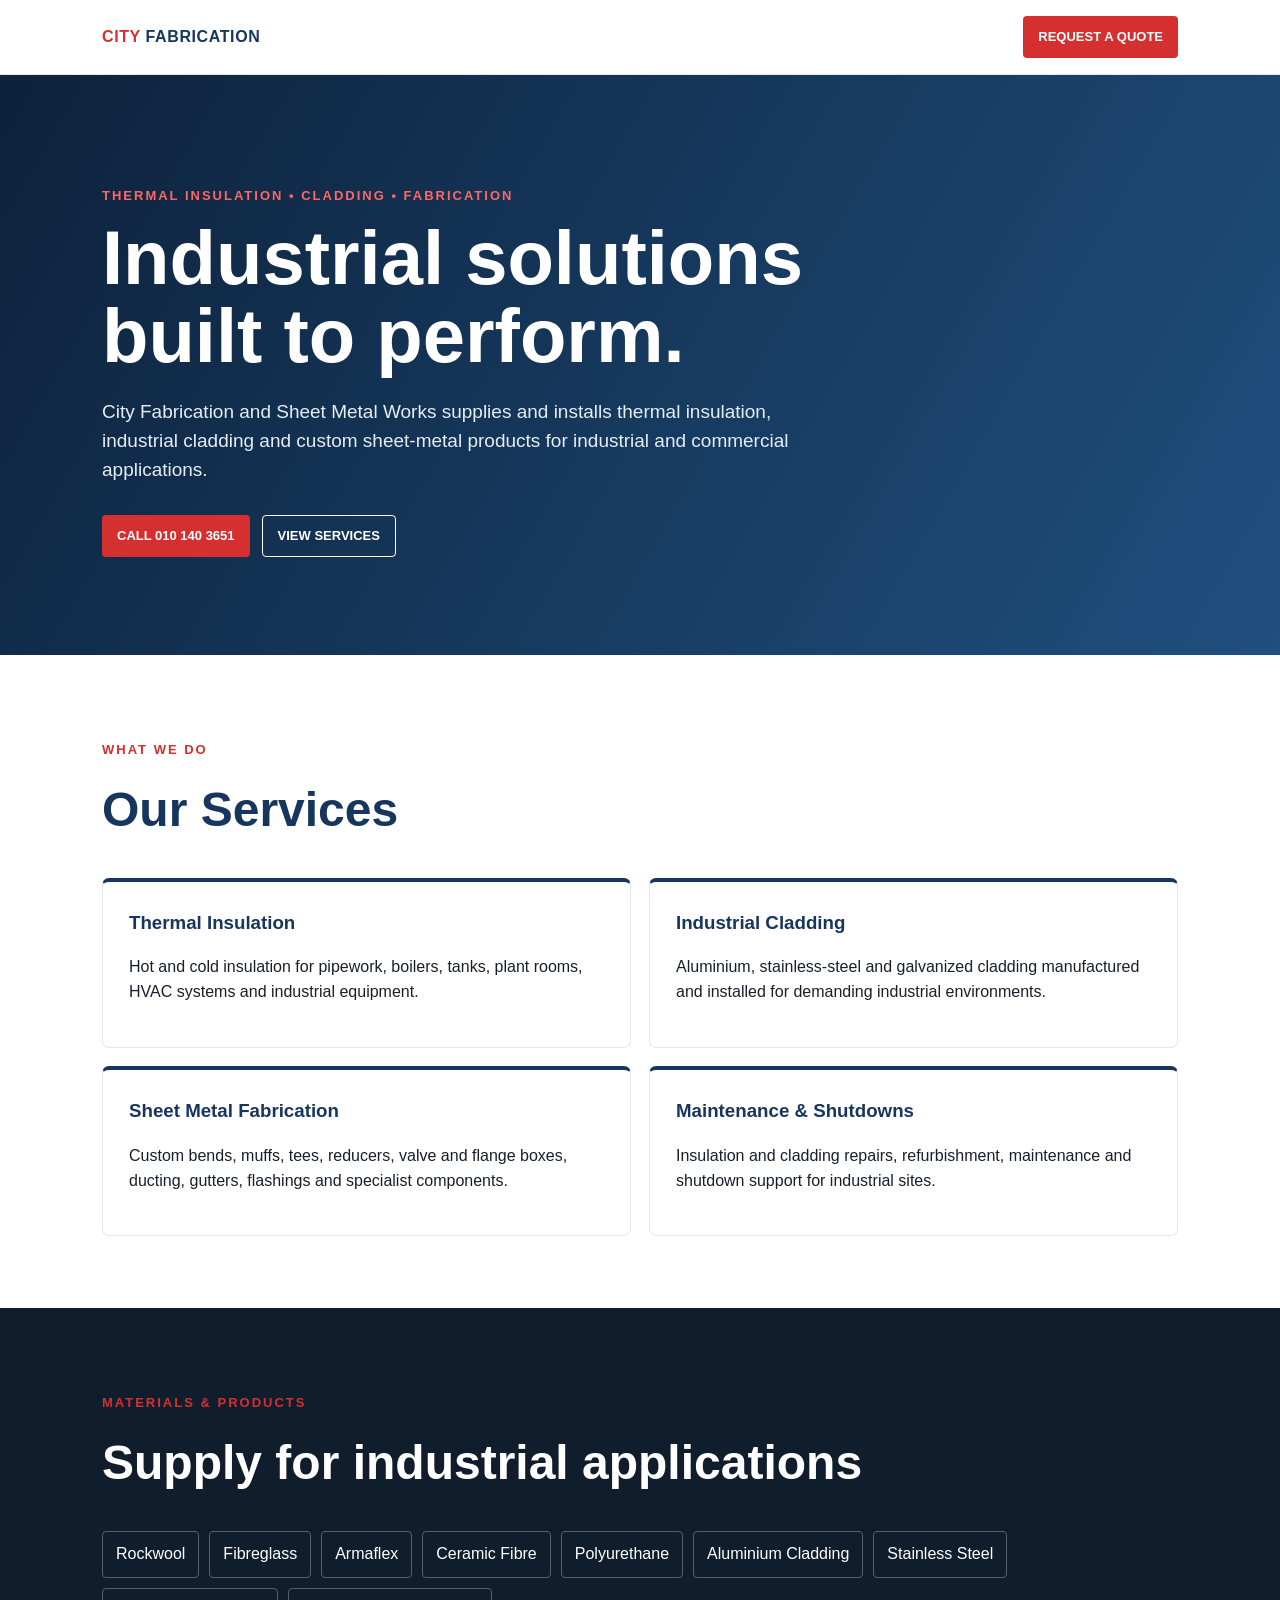
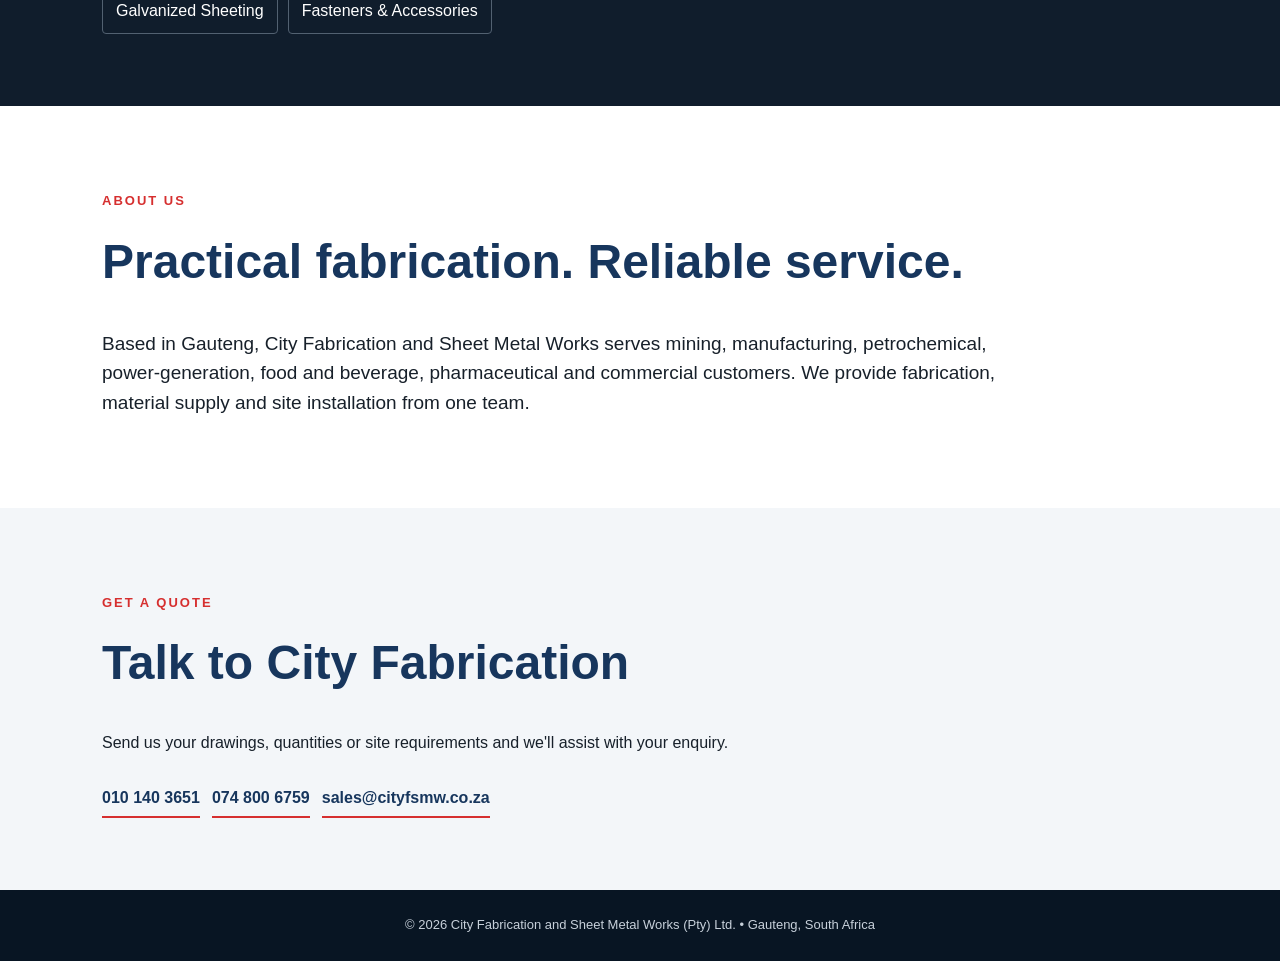
==== index.html @ b383d871 "Add files via upload" ====
<!doctype html>
<html lang="en">
<head>
<meta charset="utf-8">
<meta name="viewport" content="width=device-width,initial-scale=1">
<meta name="description" content="City Fabrication and Sheet Metal Works - thermal insulation, industrial cladding and sheet metal fabrication in Gauteng, South Africa.">
<title>City Fabrication & Sheet Metal Works</title>
<link rel="stylesheet" href="style.css">
</head>
<body>
<header>
  <div class="bar">
    <a class="brand" href="#home"><span>CITY</span> FABRICATION</a>
    <a class="quote" href="mailto:sales@cityfsmw.co.za?subject=Request%20for%20Quotation">REQUEST A QUOTE</a>
  </div>
</header>

<main>
<section class="hero" id="home">
  <div class="hero-inner">
    <p class="eyebrow">THERMAL INSULATION • CLADDING • FABRICATION</p>
    <h1>Industrial solutions<br>built to perform.</h1>
    <p>City Fabrication and Sheet Metal Works supplies and installs thermal insulation, industrial cladding and custom sheet-metal products for industrial and commercial applications.</p>
    <div class="actions">
      <a class="primary" href="tel:+27101403651">CALL 010 140 3651</a>
      <a class="secondary" href="#services">VIEW SERVICES</a>
    </div>
  </div>
</section>

<section class="section" id="services">
  <p class="eyebrow">WHAT WE DO</p>
  <h2>Our Services</h2>
  <div class="grid">
    <article><h3>Thermal Insulation</h3><p>Hot and cold insulation for pipework, boilers, tanks, plant rooms, HVAC systems and industrial equipment.</p></article>
    <article><h3>Industrial Cladding</h3><p>Aluminium, stainless-steel and galvanized cladding manufactured and installed for demanding industrial environments.</p></article>
    <article><h3>Sheet Metal Fabrication</h3><p>Custom bends, muffs, tees, reducers, valve and flange boxes, ducting, gutters, flashings and specialist components.</p></article>
    <article><h3>Maintenance & Shutdowns</h3><p>Insulation and cladding repairs, refurbishment, maintenance and shutdown support for industrial sites.</p></article>
  </div>
</section>

<section class="dark section">
  <p class="eyebrow">MATERIALS & PRODUCTS</p>
  <h2>Supply for industrial applications</h2>
  <div class="tags">
    <span>Rockwool</span><span>Fibreglass</span><span>Armaflex</span><span>Ceramic Fibre</span>
    <span>Polyurethane</span><span>Aluminium Cladding</span><span>Stainless Steel</span>
    <span>Galvanized Sheeting</span><span>Fasteners & Accessories</span>
  </div>
</section>

<section class="section">
  <p class="eyebrow">ABOUT US</p>
  <h2>Practical fabrication. Reliable service.</h2>
  <p class="lead">Based in Gauteng, City Fabrication and Sheet Metal Works serves mining, manufacturing, petrochemical, power-generation, food and beverage, pharmaceutical and commercial customers. We provide fabrication, material supply and site installation from one team.</p>
</section>

<section class="contact section" id="contact">
  <p class="eyebrow">GET A QUOTE</p>
  <h2>Talk to City Fabrication</h2>
  <p>Send us your drawings, quantities or site requirements and we'll assist with your enquiry.</p>
  <div class="contact-links">
    <a href="tel:+27101403651">010 140 3651</a>
    <a href="tel:+27748006759">074 800 6759</a>
    <a href="mailto:sales@cityfsmw.co.za">sales@cityfsmw.co.za</a>
  </div>
</section>
</main>

<footer>© 2026 City Fabrication and Sheet Metal Works (Pty) Ltd. • Gauteng, South Africa</footer>
</body>
</html>
---- style.css ----
*{box-sizing:border-box}html{scroll-behavior:smooth}body{margin:0;font-family:Arial,Helvetica,sans-serif;color:#17202a;background:#fff;line-height:1.55}
header{position:sticky;top:0;background:#fff;border-bottom:1px solid #e5e7eb;z-index:10}.bar{max-width:1120px;margin:auto;padding:16px 22px;display:flex;align-items:center;justify-content:space-between;gap:12px}
.brand{font-weight:900;letter-spacing:.6px;color:#17365d;text-decoration:none}.brand span{color:#d62f2f}.quote,.primary{background:#d62f2f;color:#fff;text-decoration:none;font-weight:800;padding:11px 15px;border-radius:4px;font-size:13px}
.hero{min-height:580px;display:flex;align-items:center;background:linear-gradient(120deg,#0d223b,#1f4f7f);color:#fff}.hero-inner{width:min(1120px,100%);margin:auto;padding:72px 22px}.eyebrow{font-size:13px;letter-spacing:2px;font-weight:800;color:#d62f2f}.hero .eyebrow{color:#ff6666}
h1{font-size:clamp(42px,8vw,76px);line-height:1.02;margin:12px 0 22px;max-width:850px}.hero p:not(.eyebrow){max-width:720px;font-size:19px;color:#e5edf5}.actions{display:flex;gap:12px;flex-wrap:wrap;margin-top:30px}.secondary{border:1px solid #fff;color:#fff;text-decoration:none;font-weight:800;padding:10px 15px;border-radius:4px;font-size:13px}
.section{max-width:1120px;margin:auto;padding:72px 22px}h2{font-size:clamp(30px,5vw,48px);margin:5px 0 30px;color:#17365d}.grid{display:grid;grid-template-columns:repeat(2,1fr);gap:18px}.grid article{border:1px solid #e5e7eb;padding:26px;border-radius:7px;border-top:4px solid #17365d}.grid h3{margin-top:0;color:#17365d}
.dark{max-width:none;background:#101d2c;color:#fff;padding-left:max(22px,calc((100% - 1076px)/2));padding-right:max(22px,calc((100% - 1076px)/2))}.dark h2{color:#fff}.tags{display:flex;flex-wrap:wrap;gap:10px}.tags span{border:1px solid #526171;padding:10px 13px;border-radius:4px}
.lead{max-width:900px;font-size:19px}.contact{background:#f3f6f9;max-width:none;padding-left:max(22px,calc((100% - 1076px)/2));padding-right:max(22px,calc((100% - 1076px)/2))}.contact-links{display:flex;gap:12px;flex-wrap:wrap;margin-top:24px}.contact-links a{color:#17365d;font-weight:800;text-decoration:none;border-bottom:2px solid #d62f2f;padding:6px 0}
footer{background:#081523;color:#c7d0da;text-align:center;padding:25px 18px;font-size:13px}
@media(max-width:650px){.grid{grid-template-columns:1fr}.quote{padding:9px;font-size:11px}.brand{font-size:14px}.hero{min-height:520px}.section{padding-top:55px;padding-bottom:55px}}
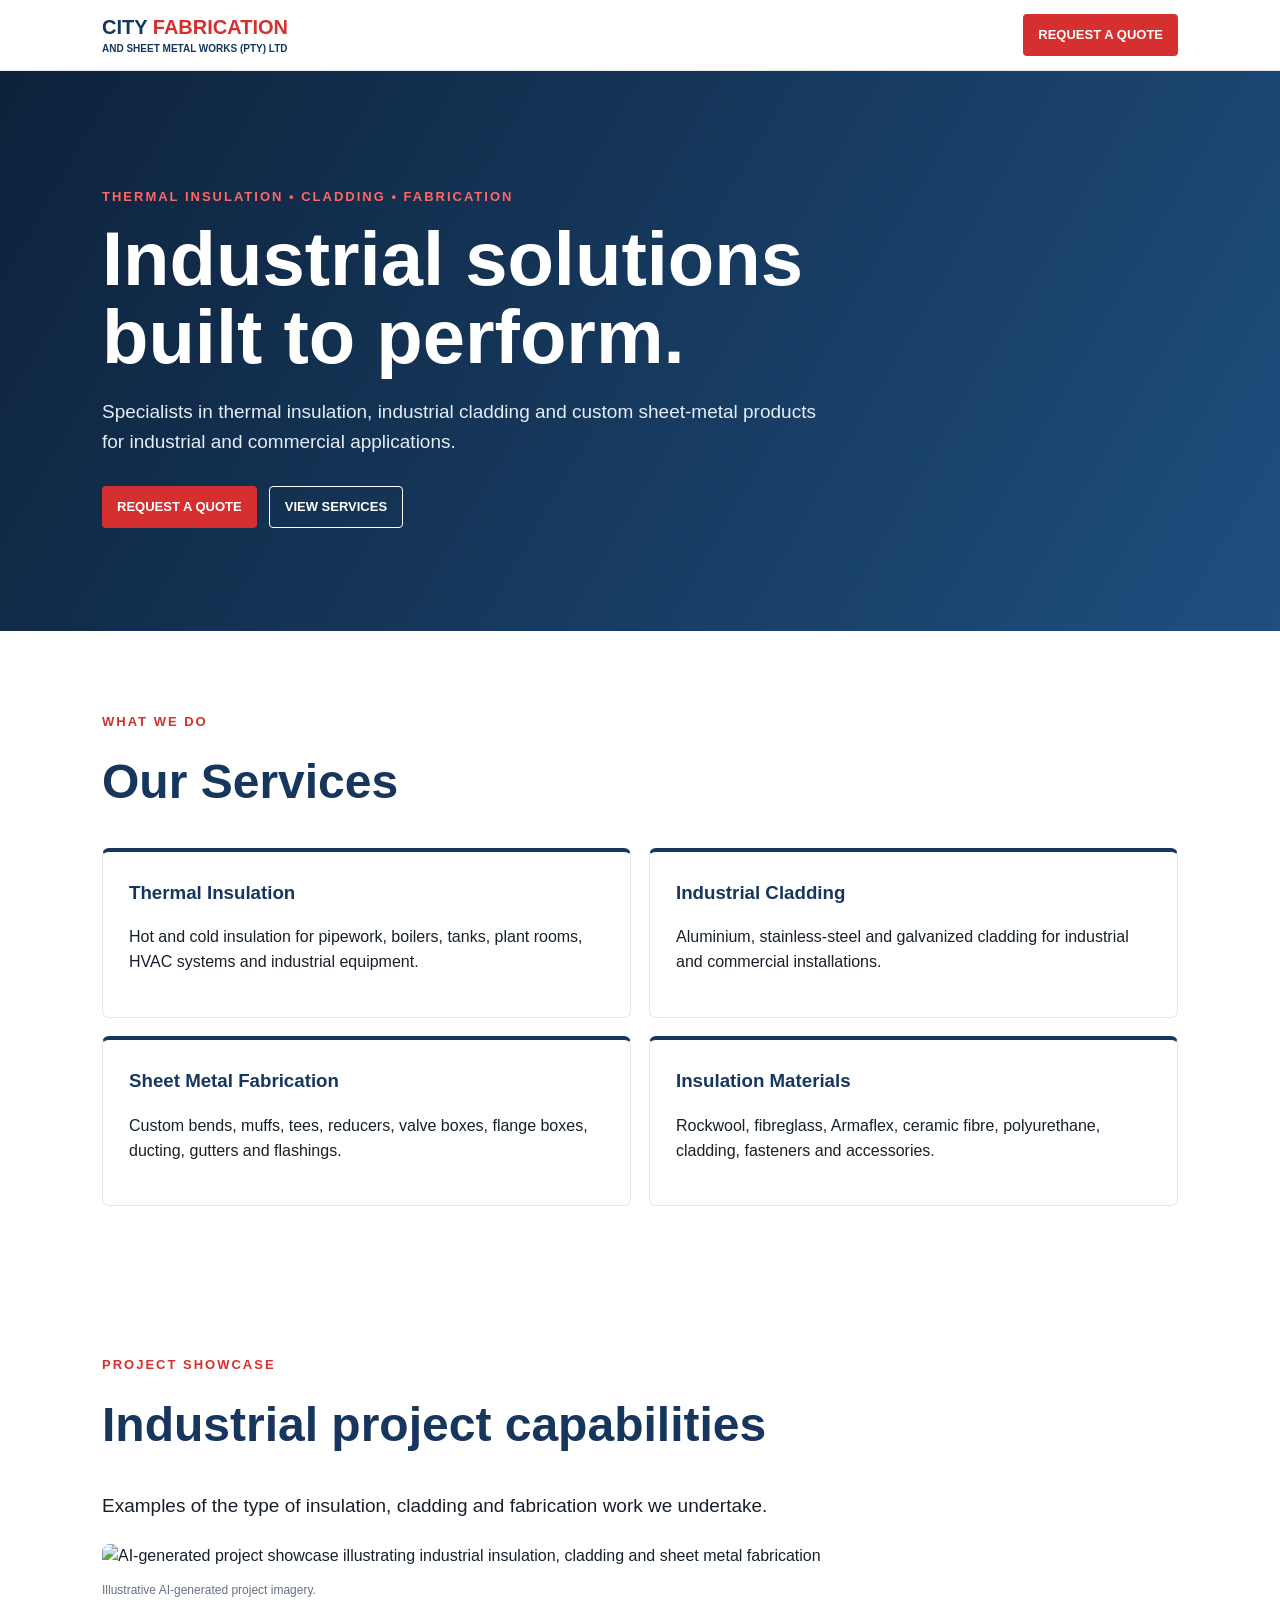
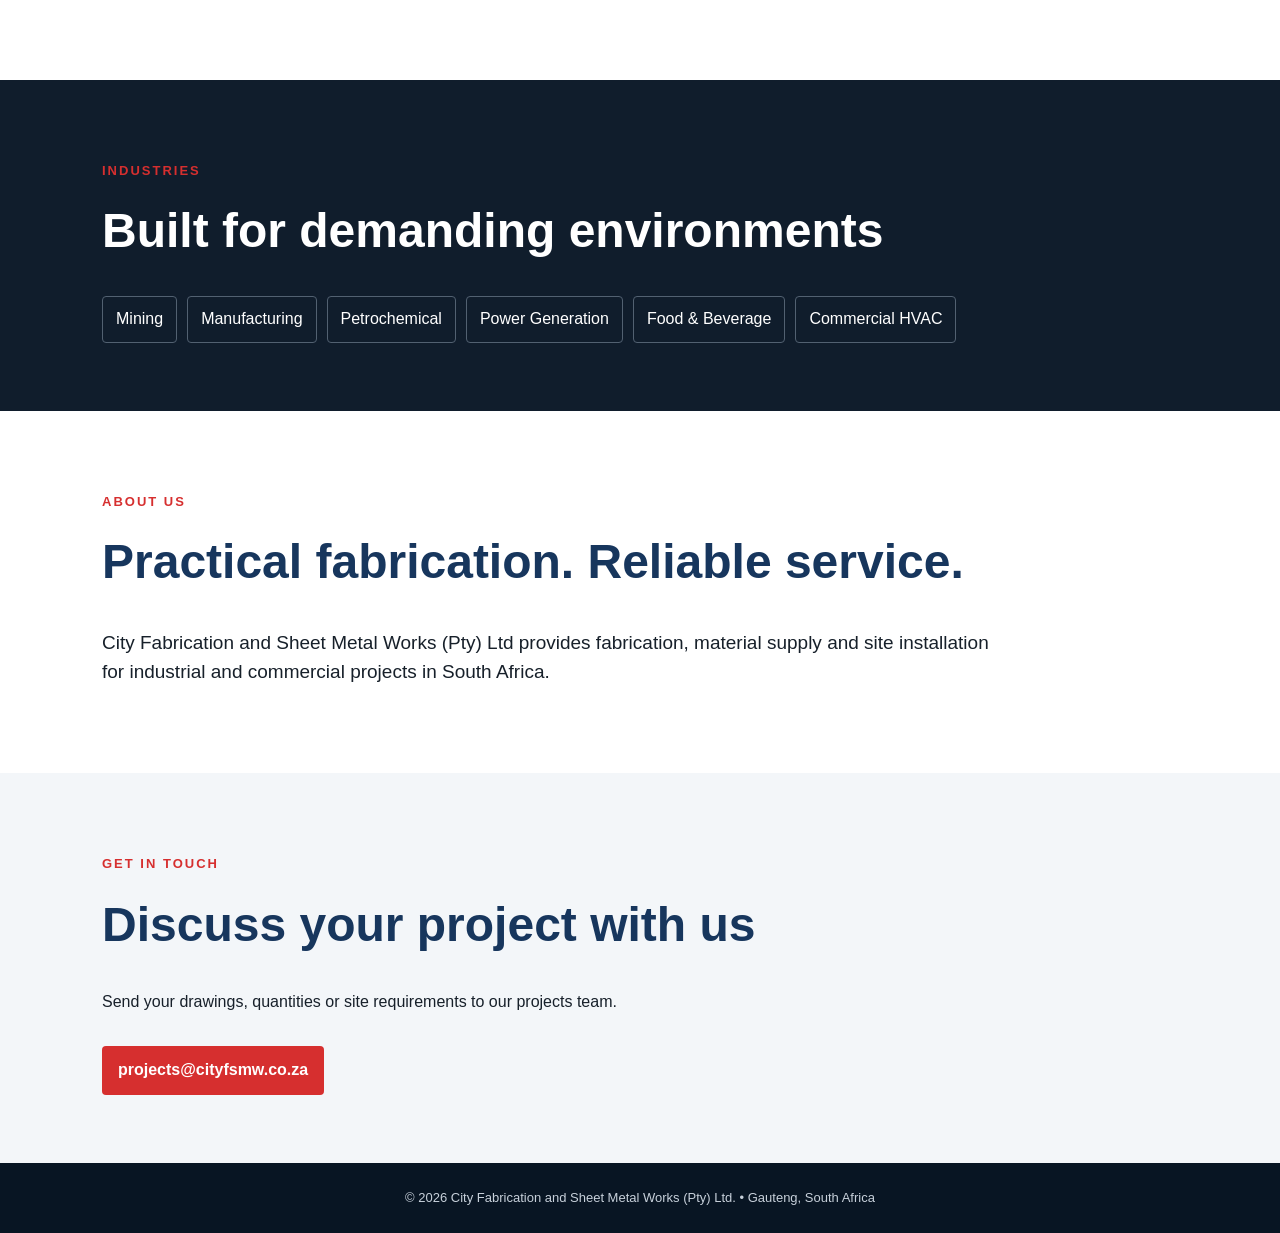
==== commit e6d1c6f9: "Add files via upload" ====
--- a/index.html
+++ b/index.html
@@ -1,72 +1,49 @@
 <!doctype html>
 <html lang="en">
 <head>
-<meta charset="utf-8">
-<meta name="viewport" content="width=device-width,initial-scale=1">
-<meta name="description" content="City Fabrication and Sheet Metal Works - thermal insulation, industrial cladding and sheet metal fabrication in Gauteng, South Africa.">
-<title>City Fabrication & Sheet Metal Works</title>
+<meta charset="utf-8"><meta name="viewport" content="width=device-width,initial-scale=1">
+<meta name="description" content="City Fabrication and Sheet Metal Works (Pty) Ltd - thermal insulation, industrial cladding and sheet metal fabrication.">
+<title>City Fabrication and Sheet Metal Works (Pty) Ltd</title>
 <link rel="stylesheet" href="style.css">
 </head>
 <body>
-<header>
-  <div class="bar">
-    <a class="brand" href="#home"><span>CITY</span> FABRICATION</a>
-    <a class="quote" href="mailto:sales@cityfsmw.co.za?subject=Request%20for%20Quotation">REQUEST A QUOTE</a>
-  </div>
-</header>
+<header><div class="bar">
+  <a class="brand" href="#home"><strong>CITY <span>FABRICATION</span></strong><small>AND SHEET METAL WORKS (PTY) LTD</small></a>
+  <a class="quote" href="mailto:projects@cityfsmw.co.za?subject=Request%20for%20Quotation">REQUEST A QUOTE</a>
+</div></header>
 
 <main>
-<section class="hero" id="home">
-  <div class="hero-inner">
-    <p class="eyebrow">THERMAL INSULATION • CLADDING • FABRICATION</p>
-    <h1>Industrial solutions<br>built to perform.</h1>
-    <p>City Fabrication and Sheet Metal Works supplies and installs thermal insulation, industrial cladding and custom sheet-metal products for industrial and commercial applications.</p>
-    <div class="actions">
-      <a class="primary" href="tel:+27101403651">CALL 010 140 3651</a>
-      <a class="secondary" href="#services">VIEW SERVICES</a>
-    </div>
-  </div>
+<section class="hero" id="home"><div class="hero-inner">
+<p class="eyebrow">THERMAL INSULATION • CLADDING • FABRICATION</p>
+<h1>Industrial solutions<br>built to perform.</h1>
+<p>Specialists in thermal insulation, industrial cladding and custom sheet-metal products for industrial and commercial applications.</p>
+<div class="actions"><a class="primary" href="mailto:projects@cityfsmw.co.za?subject=Request%20for%20Quotation">REQUEST A QUOTE</a><a class="secondary" href="#services">VIEW SERVICES</a></div>
+</div></section>
+
+<section class="section" id="services"><p class="eyebrow">WHAT WE DO</p><h2>Our Services</h2>
+<div class="grid">
+<article><h3>Thermal Insulation</h3><p>Hot and cold insulation for pipework, boilers, tanks, plant rooms, HVAC systems and industrial equipment.</p></article>
+<article><h3>Industrial Cladding</h3><p>Aluminium, stainless-steel and galvanized cladding for industrial and commercial installations.</p></article>
+<article><h3>Sheet Metal Fabrication</h3><p>Custom bends, muffs, tees, reducers, valve boxes, flange boxes, ducting, gutters and flashings.</p></article>
+<article><h3>Insulation Materials</h3><p>Rockwool, fibreglass, Armaflex, ceramic fibre, polyurethane, cladding, fasteners and accessories.</p></article>
+</div></section>
+
+<section class="projects section"><p class="eyebrow">PROJECT SHOWCASE</p><h2>Industrial project capabilities</h2>
+<p class="lead">Examples of the type of insulation, cladding and fabrication work we undertake.</p>
+<img src="images/projects-showcase.png" alt="AI-generated project showcase illustrating industrial insulation, cladding and sheet metal fabrication">
+<p class="note">Illustrative AI-generated project imagery.</p></section>
+
+<section class="dark section"><p class="eyebrow">INDUSTRIES</p><h2>Built for demanding environments</h2>
+<div class="tags"><span>Mining</span><span>Manufacturing</span><span>Petrochemical</span><span>Power Generation</span><span>Food & Beverage</span><span>Commercial HVAC</span></div>
 </section>
 
-<section class="section" id="services">
-  <p class="eyebrow">WHAT WE DO</p>
-  <h2>Our Services</h2>
-  <div class="grid">
-    <article><h3>Thermal Insulation</h3><p>Hot and cold insulation for pipework, boilers, tanks, plant rooms, HVAC systems and industrial equipment.</p></article>
-    <article><h3>Industrial Cladding</h3><p>Aluminium, stainless-steel and galvanized cladding manufactured and installed for demanding industrial environments.</p></article>
-    <article><h3>Sheet Metal Fabrication</h3><p>Custom bends, muffs, tees, reducers, valve and flange boxes, ducting, gutters, flashings and specialist components.</p></article>
-    <article><h3>Maintenance & Shutdowns</h3><p>Insulation and cladding repairs, refurbishment, maintenance and shutdown support for industrial sites.</p></article>
-  </div>
-</section>
+<section class="section"><p class="eyebrow">ABOUT US</p><h2>Practical fabrication. Reliable service.</h2>
+<p class="lead">City Fabrication and Sheet Metal Works (Pty) Ltd provides fabrication, material supply and site installation for industrial and commercial projects in South Africa.</p></section>
 
-<section class="dark section">
-  <p class="eyebrow">MATERIALS & PRODUCTS</p>
-  <h2>Supply for industrial applications</h2>
-  <div class="tags">
-    <span>Rockwool</span><span>Fibreglass</span><span>Armaflex</span><span>Ceramic Fibre</span>
-    <span>Polyurethane</span><span>Aluminium Cladding</span><span>Stainless Steel</span>
-    <span>Galvanized Sheeting</span><span>Fasteners & Accessories</span>
-  </div>
-</section>
-
-<section class="section">
-  <p class="eyebrow">ABOUT US</p>
-  <h2>Practical fabrication. Reliable service.</h2>
-  <p class="lead">Based in Gauteng, City Fabrication and Sheet Metal Works serves mining, manufacturing, petrochemical, power-generation, food and beverage, pharmaceutical and commercial customers. We provide fabrication, material supply and site installation from one team.</p>
-</section>
-
-<section class="contact section" id="contact">
-  <p class="eyebrow">GET A QUOTE</p>
-  <h2>Talk to City Fabrication</h2>
-  <p>Send us your drawings, quantities or site requirements and we'll assist with your enquiry.</p>
-  <div class="contact-links">
-    <a href="tel:+27101403651">010 140 3651</a>
-    <a href="tel:+27748006759">074 800 6759</a>
-    <a href="mailto:sales@cityfsmw.co.za">sales@cityfsmw.co.za</a>
-  </div>
+<section class="contact section" id="contact"><p class="eyebrow">GET IN TOUCH</p><h2>Discuss your project with us</h2>
+<p>Send your drawings, quantities or site requirements to our projects team.</p>
+<a class="email" href="mailto:projects@cityfsmw.co.za">projects@cityfsmw.co.za</a>
 </section>
 </main>
-
 <footer>© 2026 City Fabrication and Sheet Metal Works (Pty) Ltd. • Gauteng, South Africa</footer>
-</body>
-</html>
+</body></html>
--- a/style.css
+++ b/style.css
@@ -1,10 +1 @@
-*{box-sizing:border-box}html{scroll-behavior:smooth}body{margin:0;font-family:Arial,Helvetica,sans-serif;color:#17202a;background:#fff;line-height:1.55}
-header{position:sticky;top:0;background:#fff;border-bottom:1px solid #e5e7eb;z-index:10}.bar{max-width:1120px;margin:auto;padding:16px 22px;display:flex;align-items:center;justify-content:space-between;gap:12px}
-.brand{font-weight:900;letter-spacing:.6px;color:#17365d;text-decoration:none}.brand span{color:#d62f2f}.quote,.primary{background:#d62f2f;color:#fff;text-decoration:none;font-weight:800;padding:11px 15px;border-radius:4px;font-size:13px}
-.hero{min-height:580px;display:flex;align-items:center;background:linear-gradient(120deg,#0d223b,#1f4f7f);color:#fff}.hero-inner{width:min(1120px,100%);margin:auto;padding:72px 22px}.eyebrow{font-size:13px;letter-spacing:2px;font-weight:800;color:#d62f2f}.hero .eyebrow{color:#ff6666}
-h1{font-size:clamp(42px,8vw,76px);line-height:1.02;margin:12px 0 22px;max-width:850px}.hero p:not(.eyebrow){max-width:720px;font-size:19px;color:#e5edf5}.actions{display:flex;gap:12px;flex-wrap:wrap;margin-top:30px}.secondary{border:1px solid #fff;color:#fff;text-decoration:none;font-weight:800;padding:10px 15px;border-radius:4px;font-size:13px}
-.section{max-width:1120px;margin:auto;padding:72px 22px}h2{font-size:clamp(30px,5vw,48px);margin:5px 0 30px;color:#17365d}.grid{display:grid;grid-template-columns:repeat(2,1fr);gap:18px}.grid article{border:1px solid #e5e7eb;padding:26px;border-radius:7px;border-top:4px solid #17365d}.grid h3{margin-top:0;color:#17365d}
-.dark{max-width:none;background:#101d2c;color:#fff;padding-left:max(22px,calc((100% - 1076px)/2));padding-right:max(22px,calc((100% - 1076px)/2))}.dark h2{color:#fff}.tags{display:flex;flex-wrap:wrap;gap:10px}.tags span{border:1px solid #526171;padding:10px 13px;border-radius:4px}
-.lead{max-width:900px;font-size:19px}.contact{background:#f3f6f9;max-width:none;padding-left:max(22px,calc((100% - 1076px)/2));padding-right:max(22px,calc((100% - 1076px)/2))}.contact-links{display:flex;gap:12px;flex-wrap:wrap;margin-top:24px}.contact-links a{color:#17365d;font-weight:800;text-decoration:none;border-bottom:2px solid #d62f2f;padding:6px 0}
-footer{background:#081523;color:#c7d0da;text-align:center;padding:25px 18px;font-size:13px}
-@media(max-width:650px){.grid{grid-template-columns:1fr}.quote{padding:9px;font-size:11px}.brand{font-size:14px}.hero{min-height:520px}.section{padding-top:55px;padding-bottom:55px}}
+*{box-sizing:border-box}html{scroll-behavior:smooth}body{margin:0;font-family:Arial,Helvetica,sans-serif;color:#17202a;line-height:1.55}header{position:sticky;top:0;background:#fff;border-bottom:1px solid #e5e7eb;z-index:10}.bar{max-width:1120px;margin:auto;padding:14px 22px;display:flex;align-items:center;justify-content:space-between;gap:12px}.brand{text-decoration:none;color:#17365d;display:flex;flex-direction:column;line-height:1.15}.brand strong{font-size:20px}.brand span,.eyebrow{color:#d62f2f}.brand small{font-size:10px;font-weight:800;margin-top:4px}.quote,.primary{background:#d62f2f;color:#fff;text-decoration:none;font-weight:800;padding:11px 15px;border-radius:4px;font-size:13px}.hero{min-height:560px;display:flex;align-items:center;background:linear-gradient(120deg,#0d223b,#1f4f7f);color:#fff}.hero-inner{width:min(1120px,100%);margin:auto;padding:70px 22px}.eyebrow{font-size:13px;letter-spacing:2px;font-weight:800}.hero .eyebrow{color:#ff6666}h1{font-size:clamp(42px,8vw,76px);line-height:1.02;margin:12px 0 22px}.hero p:not(.eyebrow){max-width:720px;font-size:19px;color:#e5edf5}.actions{display:flex;gap:12px;flex-wrap:wrap;margin-top:30px}.secondary{border:1px solid #fff;color:#fff;text-decoration:none;font-weight:800;padding:10px 15px;border-radius:4px;font-size:13px}.section{max-width:1120px;margin:auto;padding:68px 22px}h2{font-size:clamp(30px,5vw,48px);margin:5px 0 28px;color:#17365d}.grid{display:grid;grid-template-columns:repeat(2,1fr);gap:18px}.grid article{border:1px solid #e5e7eb;padding:26px;border-radius:7px;border-top:4px solid #17365d}.grid h3{margin-top:0;color:#17365d}.projects img{width:100%;display:block;border-radius:8px;margin-top:24px}.lead{max-width:900px;font-size:19px}.note{font-size:12px;color:#667085}.dark{max-width:none;background:#101d2c;color:#fff;padding-left:max(22px,calc((100% - 1076px)/2));padding-right:max(22px,calc((100% - 1076px)/2))}.dark h2{color:#fff}.tags{display:flex;flex-wrap:wrap;gap:10px}.tags span{border:1px solid #526171;padding:10px 13px;border-radius:4px}.contact{background:#f3f6f9;max-width:none;padding-left:max(22px,calc((100% - 1076px)/2));padding-right:max(22px,calc((100% - 1076px)/2))}.email{display:inline-block;margin-top:15px;color:#fff;background:#d62f2f;padding:12px 16px;text-decoration:none;font-weight:800;border-radius:4px}footer{background:#081523;color:#c7d0da;text-align:center;padding:25px 18px;font-size:13px}@media(max-width:650px){.grid{grid-template-columns:1fr}.quote{font-size:10px;padding:9px}.brand strong{font-size:15px}.brand small{font-size:8px}.hero{min-height:520px}.section{padding-top:52px;padding-bottom:52px}}
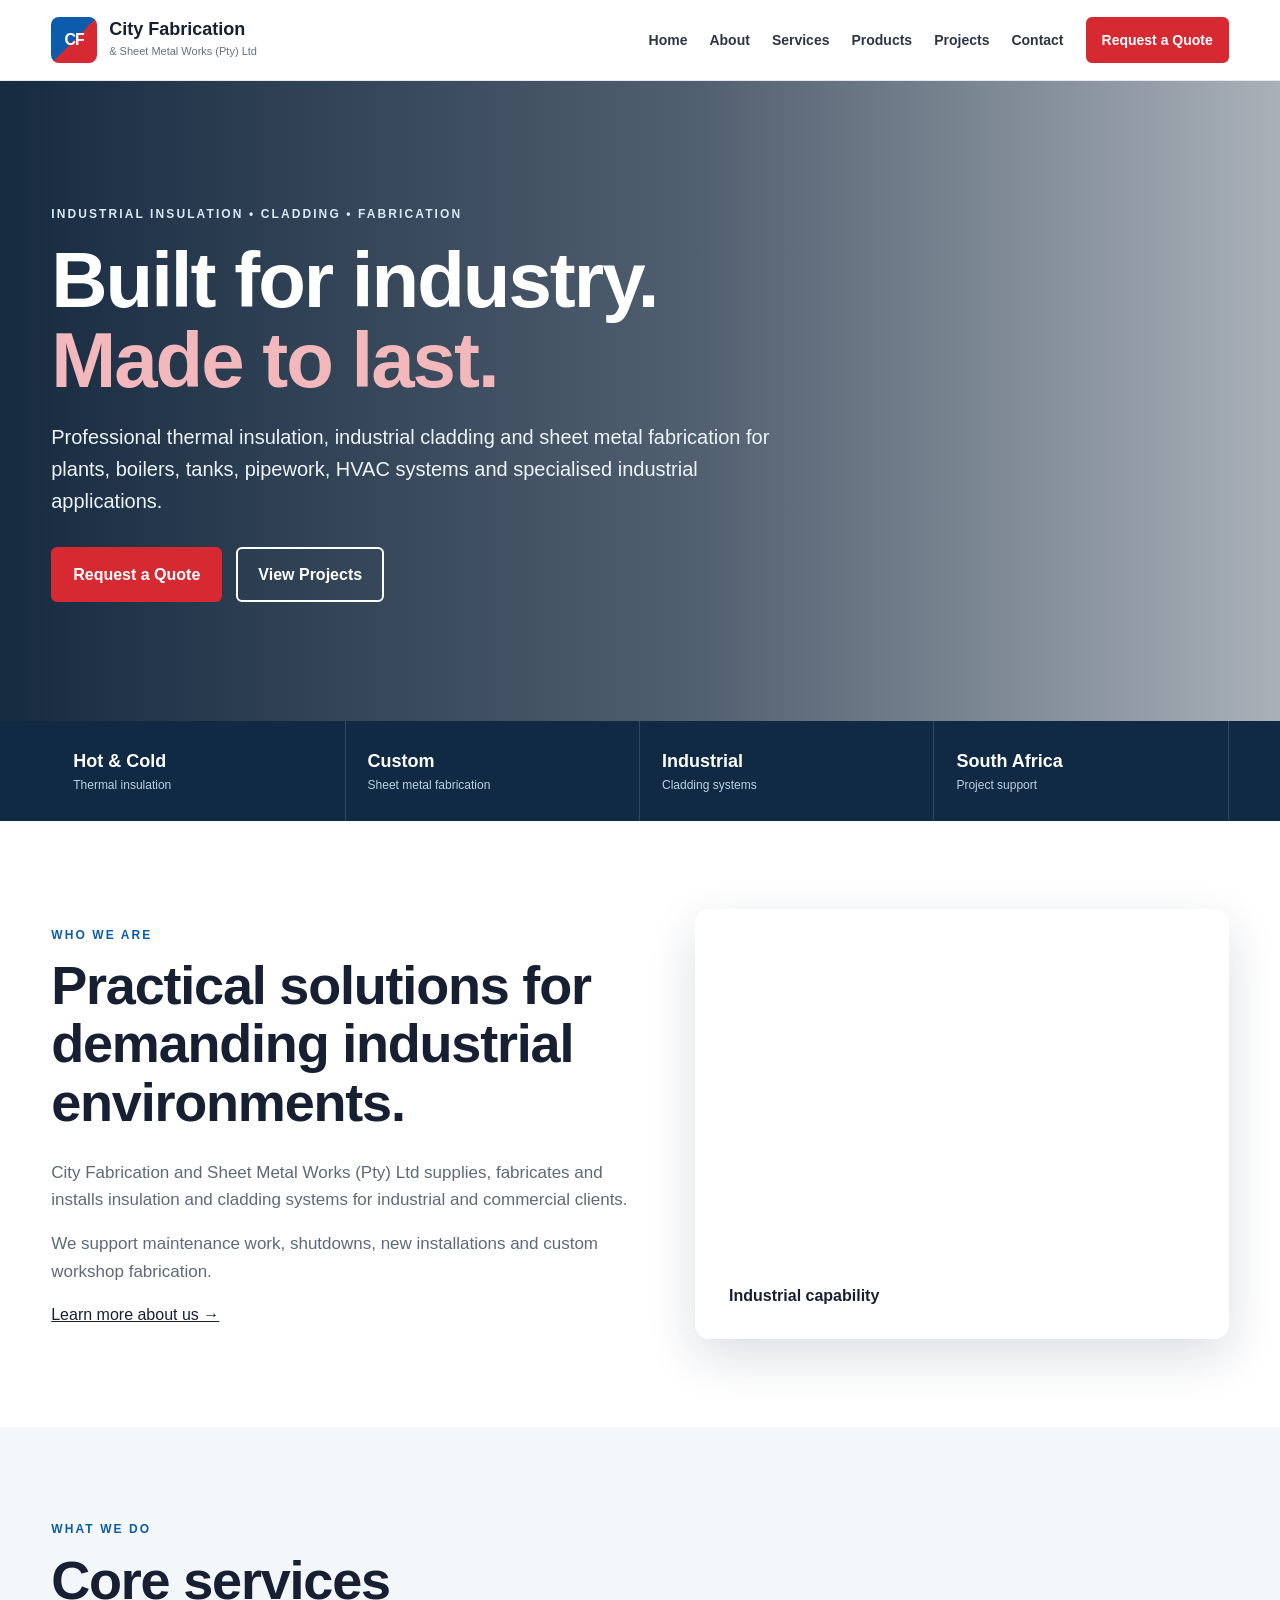
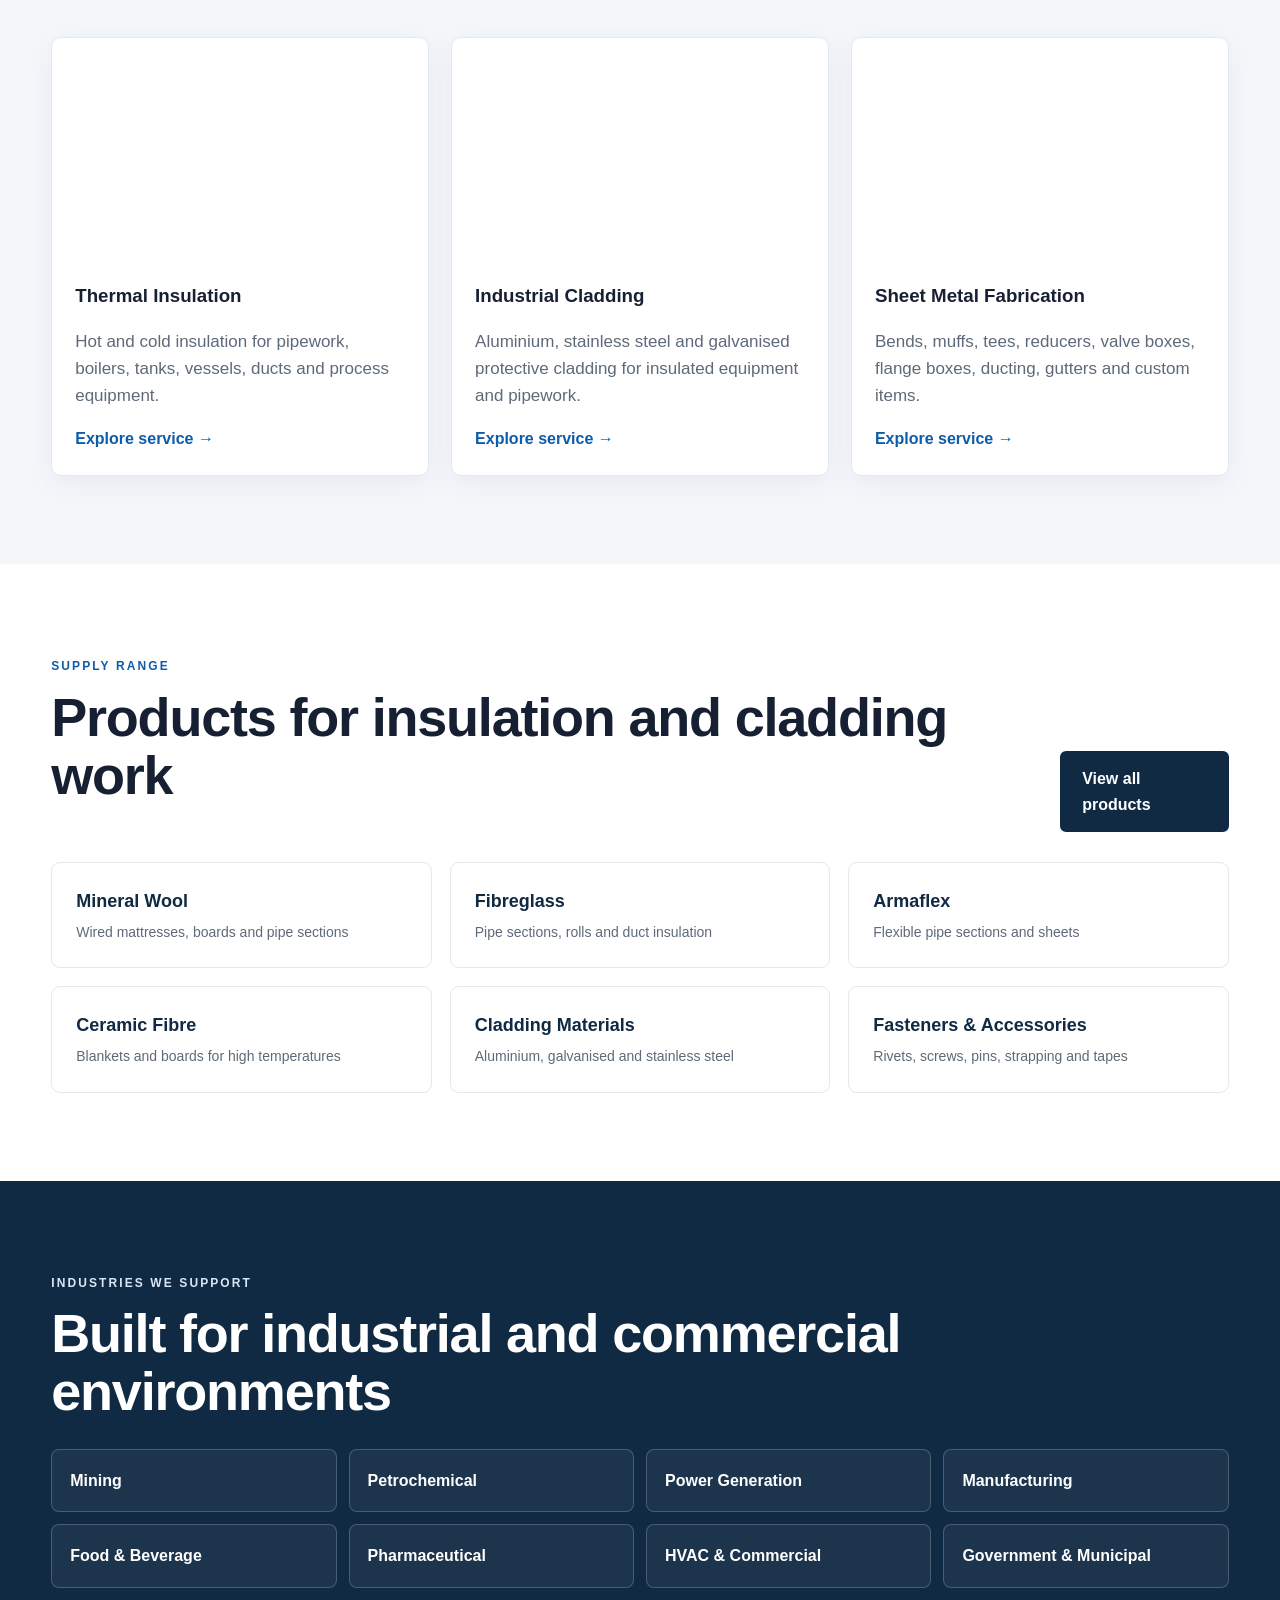
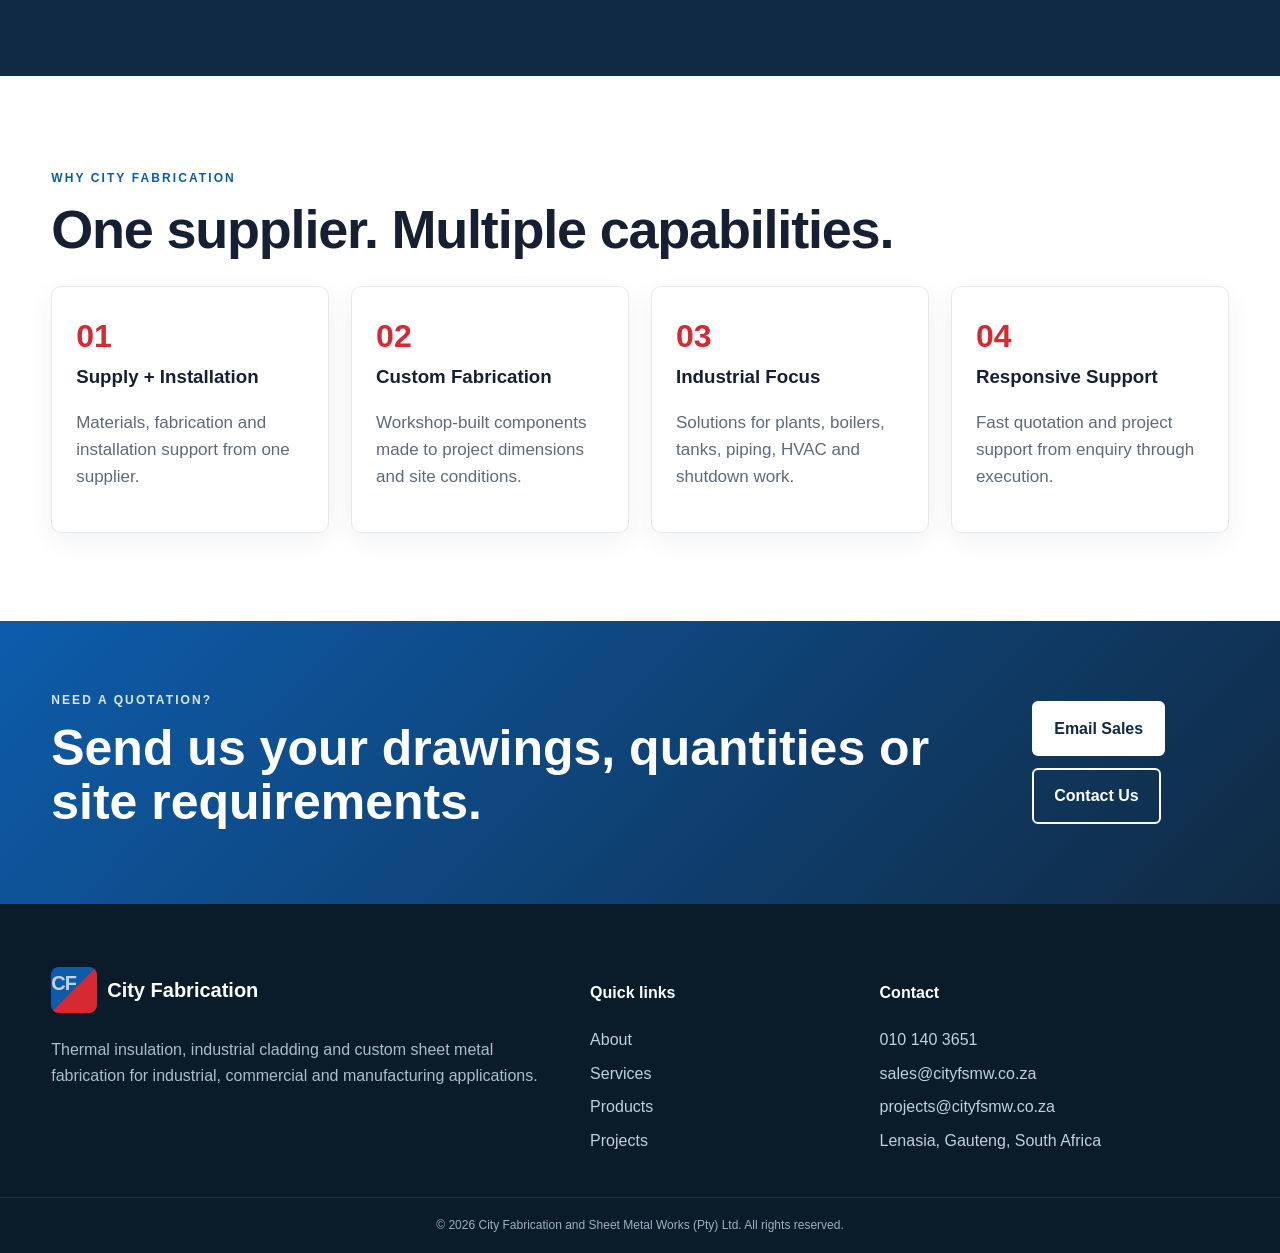
==== commit e6c09bcf: "Add files via upload" ====
--- a/index.html
+++ b/index.html
@@ -1,49 +1,150 @@
 <!doctype html>
 <html lang="en">
 <head>
-<meta charset="utf-8"><meta name="viewport" content="width=device-width,initial-scale=1">
-<meta name="description" content="City Fabrication and Sheet Metal Works (Pty) Ltd - thermal insulation, industrial cladding and sheet metal fabrication.">
-<title>City Fabrication and Sheet Metal Works (Pty) Ltd</title>
-<link rel="stylesheet" href="style.css">
+  <meta charset="utf-8">
+  <meta name="viewport" content="width=device-width, initial-scale=1">
+  <title>City Fabrication and Sheet Metal Works | Industrial Insulation & Fabrication</title>
+  <meta name="description" content="Thermal insulation, industrial cladding and sheet metal fabrication in South Africa.">
+  <link rel="stylesheet" href="style.css">
 </head>
-<body>
-<header><div class="bar">
-  <a class="brand" href="#home"><strong>CITY <span>FABRICATION</span></strong><small>AND SHEET METAL WORKS (PTY) LTD</small></a>
-  <a class="quote" href="mailto:projects@cityfsmw.co.za?subject=Request%20for%20Quotation">REQUEST A QUOTE</a>
-</div></header>
+<body class="home-page">
+
+<header class="site-header">
+  <div class="container nav-wrap">
+    <a class="brand" href="index.html" aria-label="City Fabrication home">
+      <span class="brand-mark">CF</span>
+      <span class="brand-text"><strong>City Fabrication</strong><small>&amp; Sheet Metal Works (Pty) Ltd</small></span>
+    </a>
+    <button class="menu-btn" aria-label="Open navigation" aria-expanded="false">☰</button>
+    <nav class="main-nav">
+      <a href="index.html">Home</a>
+      <a href="about.html">About</a>
+      <a href="services.html">Services</a>
+      <a href="products.html">Products</a>
+      <a href="projects.html">Projects</a>
+      <a href="contact.html">Contact</a>
+      <a class="btn btn-small" href="mailto:sales@cityfsmw.co.za?subject=Request%20for%20Quotation">Request a Quote</a>
+    </nav>
+  </div>
+</header>
 
 <main>
-<section class="hero" id="home"><div class="hero-inner">
-<p class="eyebrow">THERMAL INSULATION • CLADDING • FABRICATION</p>
-<h1>Industrial solutions<br>built to perform.</h1>
-<p>Specialists in thermal insulation, industrial cladding and custom sheet-metal products for industrial and commercial applications.</p>
-<div class="actions"><a class="primary" href="mailto:projects@cityfsmw.co.za?subject=Request%20for%20Quotation">REQUEST A QUOTE</a><a class="secondary" href="#services">VIEW SERVICES</a></div>
-</div></section>
 
-<section class="section" id="services"><p class="eyebrow">WHAT WE DO</p><h2>Our Services</h2>
-<div class="grid">
-<article><h3>Thermal Insulation</h3><p>Hot and cold insulation for pipework, boilers, tanks, plant rooms, HVAC systems and industrial equipment.</p></article>
-<article><h3>Industrial Cladding</h3><p>Aluminium, stainless-steel and galvanized cladding for industrial and commercial installations.</p></article>
-<article><h3>Sheet Metal Fabrication</h3><p>Custom bends, muffs, tees, reducers, valve boxes, flange boxes, ducting, gutters and flashings.</p></article>
-<article><h3>Insulation Materials</h3><p>Rockwool, fibreglass, Armaflex, ceramic fibre, polyurethane, cladding, fasteners and accessories.</p></article>
-</div></section>
-
-<section class="projects section"><p class="eyebrow">PROJECT SHOWCASE</p><h2>Industrial project capabilities</h2>
-<p class="lead">Examples of the type of insulation, cladding and fabrication work we undertake.</p>
-<img src="images/projects-showcase.png" alt="AI-generated project showcase illustrating industrial insulation, cladding and sheet metal fabrication">
-<p class="note">Illustrative AI-generated project imagery.</p></section>
-
-<section class="dark section"><p class="eyebrow">INDUSTRIES</p><h2>Built for demanding environments</h2>
-<div class="tags"><span>Mining</span><span>Manufacturing</span><span>Petrochemical</span><span>Power Generation</span><span>Food & Beverage</span><span>Commercial HVAC</span></div>
+<section class="hero hero-home">
+  <div class="hero-shade"></div>
+  <div class="container hero-content">
+    <span class="eyebrow">Industrial Insulation • Cladding • Fabrication</span>
+    <h1>Built for industry.<br><span>Made to last.</span></h1>
+    <p>Professional thermal insulation, industrial cladding and sheet metal fabrication for plants, boilers, tanks, pipework, HVAC systems and specialised industrial applications.</p>
+    <div class="hero-actions">
+      <a class="btn" href="mailto:sales@cityfsmw.co.za?subject=Request%20for%20Quotation">Request a Quote</a>
+      <a class="btn btn-outline" href="projects.html">View Projects</a>
+    </div>
+  </div>
 </section>
 
-<section class="section"><p class="eyebrow">ABOUT US</p><h2>Practical fabrication. Reliable service.</h2>
-<p class="lead">City Fabrication and Sheet Metal Works (Pty) Ltd provides fabrication, material supply and site installation for industrial and commercial projects in South Africa.</p></section>
+<section class="service-strip">
+  <div class="container strip-grid">
+    <div><strong>Hot &amp; Cold</strong><span>Thermal insulation</span></div>
+    <div><strong>Custom</strong><span>Sheet metal fabrication</span></div>
+    <div><strong>Industrial</strong><span>Cladding systems</span></div>
+    <div><strong>South Africa</strong><span>Project support</span></div>
+  </div>
+</section>
 
-<section class="contact section" id="contact"><p class="eyebrow">GET IN TOUCH</p><h2>Discuss your project with us</h2>
-<p>Send your drawings, quantities or site requirements to our projects team.</p>
-<a class="email" href="mailto:projects@cityfsmw.co.za">projects@cityfsmw.co.za</a>
+<section class="section">
+  <div class="container intro-grid">
+    <div>
+      <span class="eyebrow dark">Who we are</span>
+      <h2>Practical solutions for demanding industrial environments.</h2>
+      <p>City Fabrication and Sheet Metal Works (Pty) Ltd supplies, fabricates and installs insulation and cladding systems for industrial and commercial clients.</p>
+      <p>We support maintenance work, shutdowns, new installations and custom workshop fabrication.</p>
+      <a class="text-link" href="about.html">Learn more about us →</a>
+    </div>
+    <div class="image-panel image-plant"><span>Industrial capability</span></div>
+  </div>
 </section>
+
+<section class="section section-alt">
+  <div class="container">
+    <span class="eyebrow dark">What we do</span>
+    <h2>Core services</h2>
+    <div class="card-grid three">
+      <article class="feature-card"><div class="card-photo photo-insulation"></div><div class="card-pad"><h3>Thermal Insulation</h3><p>Hot and cold insulation for pipework, boilers, tanks, vessels, ducts and process equipment.</p><a href="services.html#insulation">Explore service →</a></div></article>
+      <article class="feature-card"><div class="card-photo photo-cladding"></div><div class="card-pad"><h3>Industrial Cladding</h3><p>Aluminium, stainless steel and galvanised protective cladding for insulated equipment and pipework.</p><a href="services.html#cladding">Explore service →</a></div></article>
+      <article class="feature-card"><div class="card-photo photo-fabrication"></div><div class="card-pad"><h3>Sheet Metal Fabrication</h3><p>Bends, muffs, tees, reducers, valve boxes, flange boxes, ducting, gutters and custom items.</p><a href="services.html#fabrication">Explore service →</a></div></article>
+    </div>
+  </div>
+</section>
+
+<section class="section">
+  <div class="container">
+    <div class="section-heading"><div><span class="eyebrow dark">Supply range</span><h2>Products for insulation and cladding work</h2></div><a class="btn btn-dark" href="products.html">View all products</a></div>
+    <div class="mini-product-grid">
+      <a href="products.html#mineral-wool"><b>Mineral Wool</b><span>Wired mattresses, boards and pipe sections</span></a>
+      <a href="products.html#fibreglass"><b>Fibreglass</b><span>Pipe sections, rolls and duct insulation</span></a>
+      <a href="products.html#armaflex"><b>Armaflex</b><span>Flexible pipe sections and sheets</span></a>
+      <a href="products.html#ceramic"><b>Ceramic Fibre</b><span>Blankets and boards for high temperatures</span></a>
+      <a href="products.html#cladding-materials"><b>Cladding Materials</b><span>Aluminium, galvanised and stainless steel</span></a>
+      <a href="products.html#accessories"><b>Fasteners &amp; Accessories</b><span>Rivets, screws, pins, strapping and tapes</span></a>
+    </div>
+  </div>
+</section>
+
+<section class="section industries">
+  <div class="container">
+    <span class="eyebrow">Industries we support</span>
+    <h2>Built for industrial and commercial environments</h2>
+    <div class="industry-grid">
+      <span>Mining</span><span>Petrochemical</span><span>Power Generation</span><span>Manufacturing</span>
+      <span>Food &amp; Beverage</span><span>Pharmaceutical</span><span>HVAC &amp; Commercial</span><span>Government &amp; Municipal</span>
+    </div>
+  </div>
+</section>
+
+<section class="section">
+  <div class="container">
+    <span class="eyebrow dark">Why City Fabrication</span>
+    <h2>One supplier. Multiple capabilities.</h2>
+    <div class="card-grid four compact">
+      <article><b>01</b><h3>Supply + Installation</h3><p>Materials, fabrication and installation support from one supplier.</p></article>
+      <article><b>02</b><h3>Custom Fabrication</h3><p>Workshop-built components made to project dimensions and site conditions.</p></article>
+      <article><b>03</b><h3>Industrial Focus</h3><p>Solutions for plants, boilers, tanks, piping, HVAC and shutdown work.</p></article>
+      <article><b>04</b><h3>Responsive Support</h3><p>Fast quotation and project support from enquiry through execution.</p></article>
+    </div>
+  </div>
+</section>
+
+<section class="cta">
+  <div class="container cta-grid">
+    <div><span class="eyebrow">Need a quotation?</span><h2>Send us your drawings, quantities or site requirements.</h2></div>
+    <div class="cta-actions"><a class="btn btn-light" href="mailto:sales@cityfsmw.co.za?subject=Request%20for%20Quotation">Email Sales</a><a class="btn btn-outline" href="contact.html">Contact Us</a></div>
+  </div>
+</section>
+
 </main>
-<footer>© 2026 City Fabrication and Sheet Metal Works (Pty) Ltd. • Gauteng, South Africa</footer>
-</body></html>+
+<footer class="site-footer">
+  <div class="container footer-grid">
+    <div>
+      <div class="footer-brand"><span class="brand-mark">CF</span><strong>City Fabrication</strong></div>
+      <p>Thermal insulation, industrial cladding and custom sheet metal fabrication for industrial, commercial and manufacturing applications.</p>
+    </div>
+    <div>
+      <h4>Quick links</h4>
+      <a href="about.html">About</a><a href="services.html">Services</a><a href="products.html">Products</a><a href="projects.html">Projects</a>
+    </div>
+    <div>
+      <h4>Contact</h4>
+      <a href="tel:+27101403651">010 140 3651</a>
+      <a href="mailto:sales@cityfsmw.co.za">sales@cityfsmw.co.za</a>
+      <a href="mailto:projects@cityfsmw.co.za">projects@cityfsmw.co.za</a>
+      <span>Lenasia, Gauteng, South Africa</span>
+    </div>
+  </div>
+  <div class="footer-bottom">© <span id="year"></span> City Fabrication and Sheet Metal Works (Pty) Ltd. All rights reserved.</div>
+</footer>
+<script src="script.js"></script>
+
+</body>
+</html>
--- a/style.css
+++ b/style.css
@@ -1 +1,14 @@
-*{box-sizing:border-box}html{scroll-behavior:smooth}body{margin:0;font-family:Arial,Helvetica,sans-serif;color:#17202a;line-height:1.55}header{position:sticky;top:0;background:#fff;border-bottom:1px solid #e5e7eb;z-index:10}.bar{max-width:1120px;margin:auto;padding:14px 22px;display:flex;align-items:center;justify-content:space-between;gap:12px}.brand{text-decoration:none;color:#17365d;display:flex;flex-direction:column;line-height:1.15}.brand strong{font-size:20px}.brand span,.eyebrow{color:#d62f2f}.brand small{font-size:10px;font-weight:800;margin-top:4px}.quote,.primary{background:#d62f2f;color:#fff;text-decoration:none;font-weight:800;padding:11px 15px;border-radius:4px;font-size:13px}.hero{min-height:560px;display:flex;align-items:center;background:linear-gradient(120deg,#0d223b,#1f4f7f);color:#fff}.hero-inner{width:min(1120px,100%);margin:auto;padding:70px 22px}.eyebrow{font-size:13px;letter-spacing:2px;font-weight:800}.hero .eyebrow{color:#ff6666}h1{font-size:clamp(42px,8vw,76px);line-height:1.02;margin:12px 0 22px}.hero p:not(.eyebrow){max-width:720px;font-size:19px;color:#e5edf5}.actions{display:flex;gap:12px;flex-wrap:wrap;margin-top:30px}.secondary{border:1px solid #fff;color:#fff;text-decoration:none;font-weight:800;padding:10px 15px;border-radius:4px;font-size:13px}.section{max-width:1120px;margin:auto;padding:68px 22px}h2{font-size:clamp(30px,5vw,48px);margin:5px 0 28px;color:#17365d}.grid{display:grid;grid-template-columns:repeat(2,1fr);gap:18px}.grid article{border:1px solid #e5e7eb;padding:26px;border-radius:7px;border-top:4px solid #17365d}.grid h3{margin-top:0;color:#17365d}.projects img{width:100%;display:block;border-radius:8px;margin-top:24px}.lead{max-width:900px;font-size:19px}.note{font-size:12px;color:#667085}.dark{max-width:none;background:#101d2c;color:#fff;padding-left:max(22px,calc((100% - 1076px)/2));padding-right:max(22px,calc((100% - 1076px)/2))}.dark h2{color:#fff}.tags{display:flex;flex-wrap:wrap;gap:10px}.tags span{border:1px solid #526171;padding:10px 13px;border-radius:4px}.contact{background:#f3f6f9;max-width:none;padding-left:max(22px,calc((100% - 1076px)/2));padding-right:max(22px,calc((100% - 1076px)/2))}.email{display:inline-block;margin-top:15px;color:#fff;background:#d62f2f;padding:12px 16px;text-decoration:none;font-weight:800;border-radius:4px}footer{background:#081523;color:#c7d0da;text-align:center;padding:25px 18px;font-size:13px}@media(max-width:650px){.grid{grid-template-columns:1fr}.quote{font-size:10px;padding:9px}.brand strong{font-size:15px}.brand small{font-size:8px}.hero{min-height:520px}.section{padding-top:52px;padding-bottom:52px}}+
+:root{--navy:#102a43;--blue:#0d5cab;--red:#d62932;--ink:#172033;--muted:#5e6a79;--line:#e3e9ef;--light:#f4f7fa;--white:#fff}
+*{box-sizing:border-box}html{scroll-behavior:smooth}body{margin:0;font-family:Arial,Helvetica,sans-serif;color:var(--ink);background:#fff;line-height:1.6}.container{width:min(1180px,92%);margin:auto}a{color:inherit}
+.site-header{position:sticky;top:0;z-index:100;background:rgba(255,255,255,.97);border-bottom:1px solid var(--line);backdrop-filter:blur(10px)}.nav-wrap{min-height:80px;display:flex;align-items:center;justify-content:space-between;gap:18px}.brand{display:flex;align-items:center;gap:12px;text-decoration:none}.brand-mark{display:grid;place-items:center;width:46px;height:46px;border-radius:8px;background:linear-gradient(135deg,var(--blue) 0 50%,var(--red) 50% 100%);color:#fff;font-weight:900;letter-spacing:-1px}.brand-text strong,.brand-text small{display:block}.brand-text strong{font-size:18px;line-height:1.1}.brand-text small{font-size:11px;color:#657282;margin-top:3px}.main-nav{display:flex;align-items:center;gap:22px}.main-nav>a{font-weight:800;font-size:14px;text-decoration:none;color:#2c3646}.menu-btn{display:none;border:0;background:transparent;font-size:28px}
+.btn{display:inline-flex!important;align-items:center;justify-content:center;padding:13px 20px;border-radius:6px;background:var(--red)!important;border:2px solid var(--red);color:#fff!important;text-decoration:none;font-weight:900;transition:.2s}.btn:hover{transform:translateY(-1px);filter:brightness(.96)}.btn-small{padding:10px 14px}.btn-outline{background:transparent!important;border-color:#fff}.btn-dark{background:var(--navy)!important;border-color:var(--navy)}.btn-light{background:#fff!important;border-color:#fff;color:var(--navy)!important}
+.hero,.page-hero{position:relative;color:#fff;background-size:cover;background-position:center;display:flex;align-items:center}.hero{min-height:640px}.page-hero{min-height:470px}.hero-home{background-image:url("https://images.unsplash.com/photo-1504917595217-d4dc5ebe6122?auto=format&fit=crop&w=1800&q=85")}.hero-about{background-image:url("https://images.unsplash.com/photo-1581092160562-40aa08e78837?auto=format&fit=crop&w=1800&q=85")}.hero-services{background-image:url("https://images.unsplash.com/photo-1581094794329-c8112a89af12?auto=format&fit=crop&w=1800&q=85")}.hero-products{background-image:url("https://images.unsplash.com/photo-1586864387967-d02ef85d93e8?auto=format&fit=crop&w=1800&q=85")}.hero-projects{background-image:url("https://images.unsplash.com/photo-1504917595217-d4dc5ebe6122?auto=format&fit=crop&w=1800&q=85")}.hero-contact{background-image:url("https://images.unsplash.com/photo-1497366754035-f200968a6e72?auto=format&fit=crop&w=1800&q=85")}.hero-shade{position:absolute;inset:0;background:linear-gradient(90deg,rgba(8,29,52,.94),rgba(8,29,52,.7) 55%,rgba(8,29,52,.35))}.hero-content{position:relative;z-index:2;padding:70px 0}.eyebrow{text-transform:uppercase;letter-spacing:2.1px;font-size:12px;font-weight:900;color:#d9e7f7}.eyebrow.dark{color:var(--blue)}.hero h1,.page-hero h1{font-size:clamp(44px,7vw,78px);line-height:1.02;letter-spacing:-2px;max-width:880px;margin:16px 0 20px}.hero h1 span{color:#f2b8bc}.hero p,.page-hero p{max-width:750px;font-size:20px;color:#edf3f9}.hero-actions{display:flex;flex-wrap:wrap;gap:14px;margin-top:30px}
+.service-strip{background:var(--navy);color:#fff}.strip-grid{display:grid;grid-template-columns:repeat(4,1fr)}.strip-grid div{padding:26px 22px;border-right:1px solid rgba(255,255,255,.14)}.strip-grid strong,.strip-grid span{display:block}.strip-grid strong{font-size:18px}.strip-grid span{font-size:12px;color:#bed0e3}
+.section{padding:88px 0}.section-alt{background:var(--light)}.section h2{font-size:clamp(34px,4.4vw,54px);line-height:1.08;letter-spacing:-1.2px;margin:10px 0 28px}.lead{font-size:20px;color:var(--muted);max-width:800px}.intro-grid,.service-detail,.contact-layout{display:grid;grid-template-columns:1.05fr .95fr;gap:54px;align-items:center}.section p{color:var(--muted);font-size:17px}.image-panel,.detail-photo{min-height:430px;border-radius:14px;background-size:cover;background-position:center;box-shadow:0 18px 50px rgba(16,42,67,.15);position:relative;overflow:hidden}.image-panel span{position:absolute;left:20px;bottom:20px;background:#fff;padding:10px 14px;border-radius:6px;font-weight:900}.image-plant{background-image:url("https://images.unsplash.com/photo-1581092160562-40aa08e78837?auto=format&fit=crop&w=1200&q=85")}.image-workshop{background-image:url("https://images.unsplash.com/photo-1581094794329-c8112a89af12?auto=format&fit=crop&w=1200&q=85")}
+.card-grid{display:grid;gap:22px}.card-grid.three{grid-template-columns:repeat(3,1fr)}.card-grid.four{grid-template-columns:repeat(4,1fr)}.feature-card,.compact article,.product-catalog article,.project-card{background:#fff;border:1px solid var(--line);border-radius:10px;overflow:hidden;box-shadow:0 8px 28px rgba(16,42,67,.06)}.card-photo,.project-photo{height:220px;background-size:cover;background-position:center}.card-pad{padding:23px}.card-pad h3,.compact h3,.product-catalog h3{margin:0 0 10px}.card-pad a{font-weight:900;color:var(--blue);text-decoration:none}.photo-insulation{background-image:url("https://images.unsplash.com/photo-1513828583688-c52646db42da?auto=format&fit=crop&w=1200&q=85")}.photo-cladding{background-image:url("https://images.unsplash.com/photo-1486406146926-c627a92ad1ab?auto=format&fit=crop&w=1200&q=85")}.photo-fabrication{background-image:url("https://images.unsplash.com/photo-1565439396-9e88a1b126a1?auto=format&fit=crop&w=1200&q=85")}.section-heading{display:flex;justify-content:space-between;align-items:end;gap:30px;margin-bottom:30px}.mini-product-grid,.product-catalog{display:grid;grid-template-columns:repeat(3,1fr);gap:18px}.mini-product-grid a,.product-catalog article{padding:24px;text-decoration:none;border:1px solid var(--line);border-radius:9px;background:#fff}.mini-product-grid b,.mini-product-grid span{display:block}.mini-product-grid b{font-size:18px;color:var(--navy)}.mini-product-grid span{font-size:14px;color:var(--muted);margin-top:5px}.industries{background:var(--navy);color:#fff}.industries h2{color:#fff}.industry-grid{display:grid;grid-template-columns:repeat(4,1fr);gap:12px}.industry-grid span{padding:18px;border:1px solid rgba(255,255,255,.2);border-radius:8px;background:rgba(255,255,255,.05);font-weight:800}.compact article{padding:24px}.compact article>b{font-size:32px;color:var(--red)}.cta{background:linear-gradient(135deg,var(--blue),var(--navy));color:#fff;padding:65px 0}.cta h2{font-size:clamp(32px,4vw,50px);line-height:1.08;margin:10px 0}.cta-grid{display:flex;justify-content:space-between;align-items:center;gap:30px}.cta-actions{display:flex;gap:12px;flex-wrap:wrap}
+.timeline{display:grid;grid-template-columns:repeat(4,1fr);gap:18px}.timeline article{padding:25px;background:#fff;border:1px solid var(--line);border-radius:9px}.timeline b{display:grid;place-items:center;width:40px;height:40px;border-radius:50%;background:var(--navy);color:#fff}.tag-cloud{display:flex;flex-wrap:wrap;gap:12px}.tag-cloud span{padding:12px 16px;border-radius:999px;background:var(--light);border:1px solid var(--line);font-weight:800}.service-detail.reverse>div:first-child{order:2}.service-detail.reverse>.detail-photo{order:1}.check-list{padding:0;list-style:none;columns:2;gap:20px}.check-list li{margin:8px 0;padding-left:24px;position:relative}.check-list li:before{content:"✓";position:absolute;left:0;color:var(--red);font-weight:900}.product-catalog{grid-template-columns:repeat(4,1fr)}.center-action{text-align:center;margin-top:34px}.project-grid{display:grid;grid-template-columns:repeat(3,1fr);gap:22px}.project-card span{font-size:12px;text-transform:uppercase;letter-spacing:1.5px;color:var(--blue);font-weight:900}.p1{background-image:url("https://images.unsplash.com/photo-1513828583688-c52646db42da?auto=format&fit=crop&w=1000&q=85")}.p2{background-image:url("https://images.unsplash.com/photo-1504917595217-d4dc5ebe6122?auto=format&fit=crop&w=1000&q=85")}.p3{background-image:url("https://images.unsplash.com/photo-1565439396-9e88a1b126a1?auto=format&fit=crop&w=1000&q=85")}.p4{background-image:url("https://images.unsplash.com/photo-1504328345606-18bbc8c9d7d1?auto=format&fit=crop&w=1000&q=85")}.p5{background-image:url("https://images.unsplash.com/photo-1581092918056-0c4c3acd3789?auto=format&fit=crop&w=1000&q=85")}.p6{background-image:url("https://images.unsplash.com/photo-1586864387967-d02ef85d93e8?auto=format&fit=crop&w=1000&q=85")}
+.contact-layout{align-items:start}.contact-boxes{display:grid;gap:12px;margin-top:28px}.contact-boxes>a,.contact-boxes>div{display:flex;justify-content:space-between;gap:20px;padding:18px;border:1px solid var(--line);border-radius:8px;text-decoration:none}.contact-boxes span{color:var(--muted)}.contact-form{background:var(--light);padding:30px;border-radius:12px;border:1px solid var(--line)}.contact-form h3{font-size:28px;margin-top:0}.contact-form label{display:grid;gap:6px;margin:14px 0;font-weight:800}.contact-form input,.contact-form select,.contact-form textarea{width:100%;padding:12px 13px;border:1px solid #cfd7df;border-radius:6px;font:inherit;background:#fff}.form-note{font-size:12px!important}
+.site-footer{background:#0a1b2a;color:#dce5ed;padding-top:55px}.footer-grid{display:grid;grid-template-columns:2fr 1fr 1.4fr;gap:40px;padding-bottom:35px}.footer-grid h4{color:#fff}.footer-grid a,.footer-grid span{display:block;text-decoration:none;color:#c4d0db;margin:8px 0}.footer-brand{display:flex;align-items:center;gap:10px;color:#fff;font-size:20px}.footer-grid p{max-width:500px;color:#aebdca}.footer-bottom{text-align:center;border-top:1px solid rgba(255,255,255,.1);padding:18px;font-size:12px;color:#9fb0be}
+@media(max-width:900px){.menu-btn{display:block}.main-nav{display:none;position:absolute;top:80px;left:0;right:0;background:#fff;padding:20px 4%;flex-direction:column;align-items:stretch;border-bottom:1px solid var(--line)}body.menu-open .main-nav{display:flex}.strip-grid{grid-template-columns:repeat(2,1fr)}.intro-grid,.service-detail,.contact-layout{grid-template-columns:1fr}.service-detail.reverse>div:first-child,.service-detail.reverse>.detail-photo{order:initial}.card-grid.three,.project-grid{grid-template-columns:1fr 1fr}.card-grid.four,.timeline,.product-catalog{grid-template-columns:1fr 1fr}.mini-product-grid,.industry-grid{grid-template-columns:1fr 1fr}.cta-grid{display:block}.cta-actions{margin-top:24px}.section-heading{display:block}.section-heading .btn{margin-top:10px}}
+@media(max-width:600px){.brand-text small{display:none}.hero{min-height:590px}.page-hero{min-height:400px}.hero h1,.page-hero h1{font-size:44px}.hero p,.page-hero p{font-size:17px}.section{padding:64px 0}.strip-grid,.card-grid.three,.card-grid.four,.timeline,.product-catalog,.project-grid,.mini-product-grid,.industry-grid,.footer-grid{grid-template-columns:1fr}.strip-grid div{border-right:0;border-bottom:1px solid rgba(255,255,255,.12)}.check-list{columns:1}.image-panel,.detail-photo{min-height:300px}.contact-boxes>a,.contact-boxes>div{display:block}.footer-grid{gap:18px}}
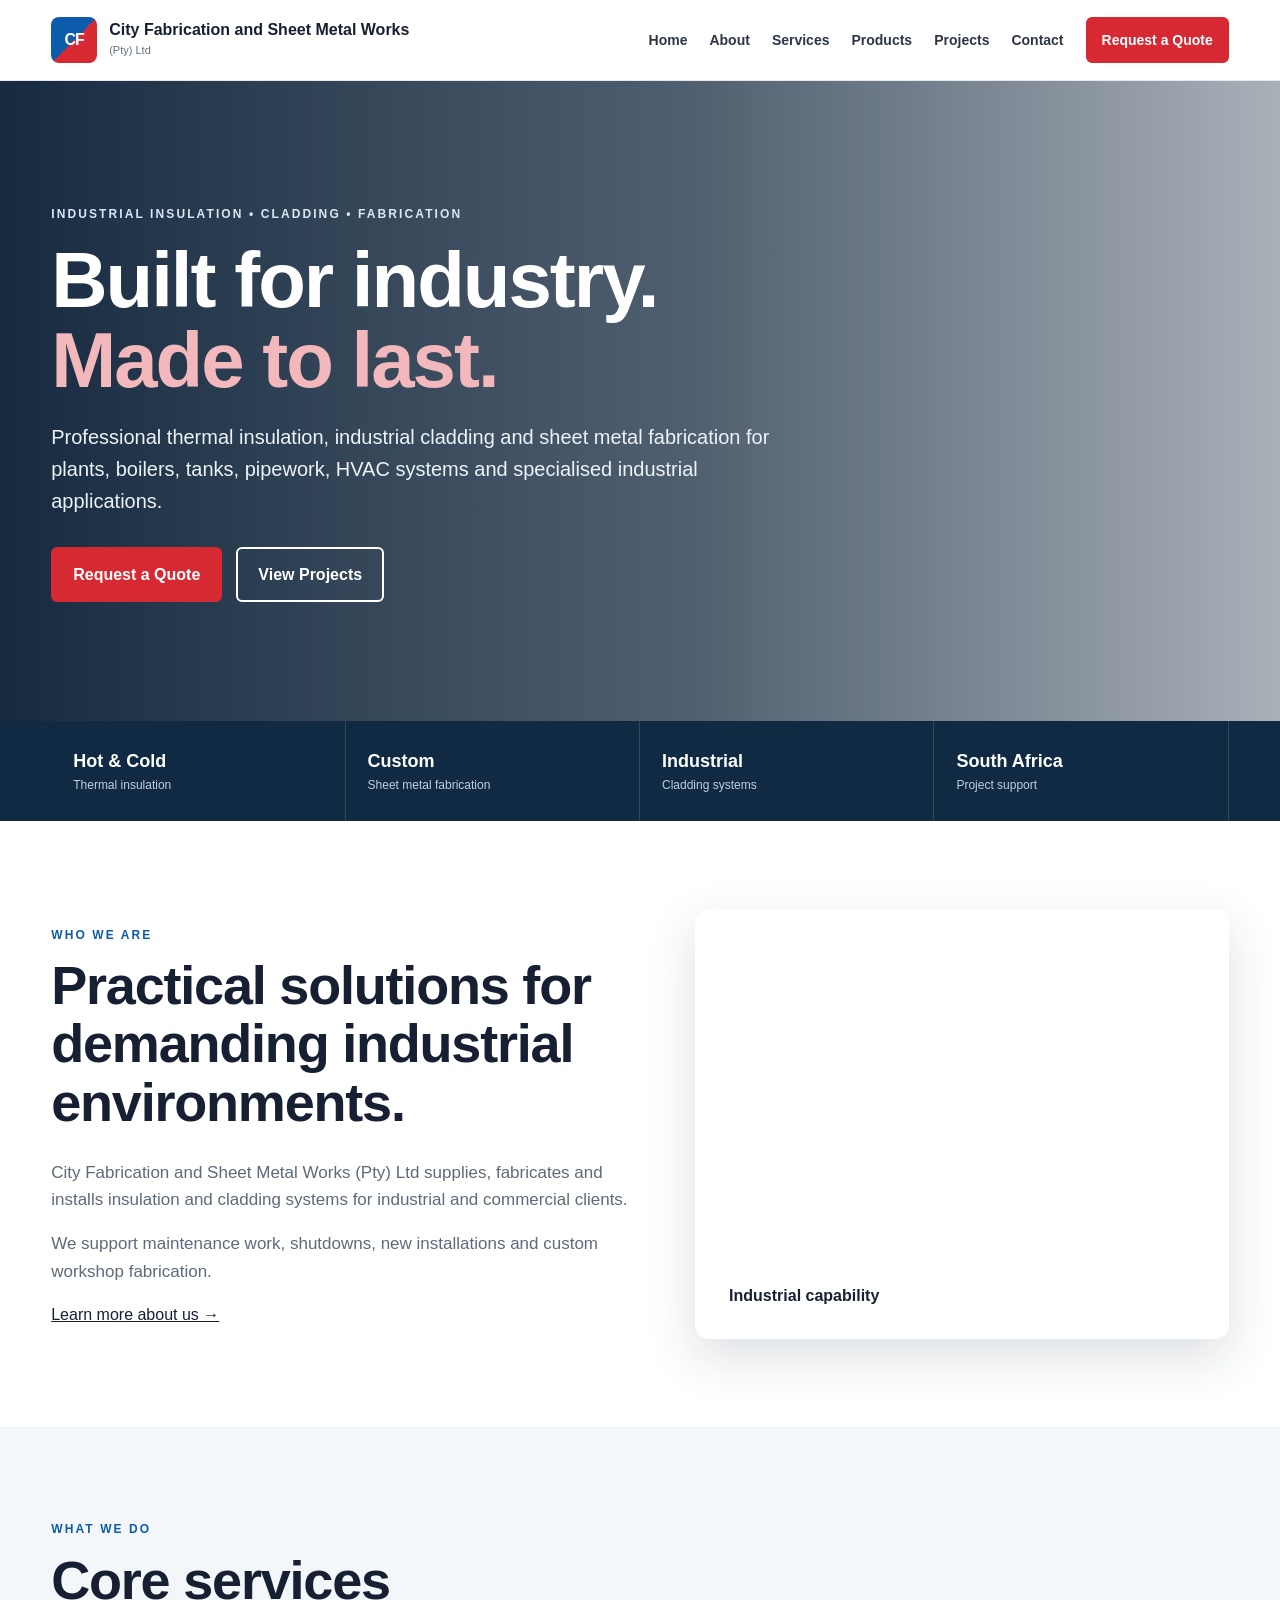
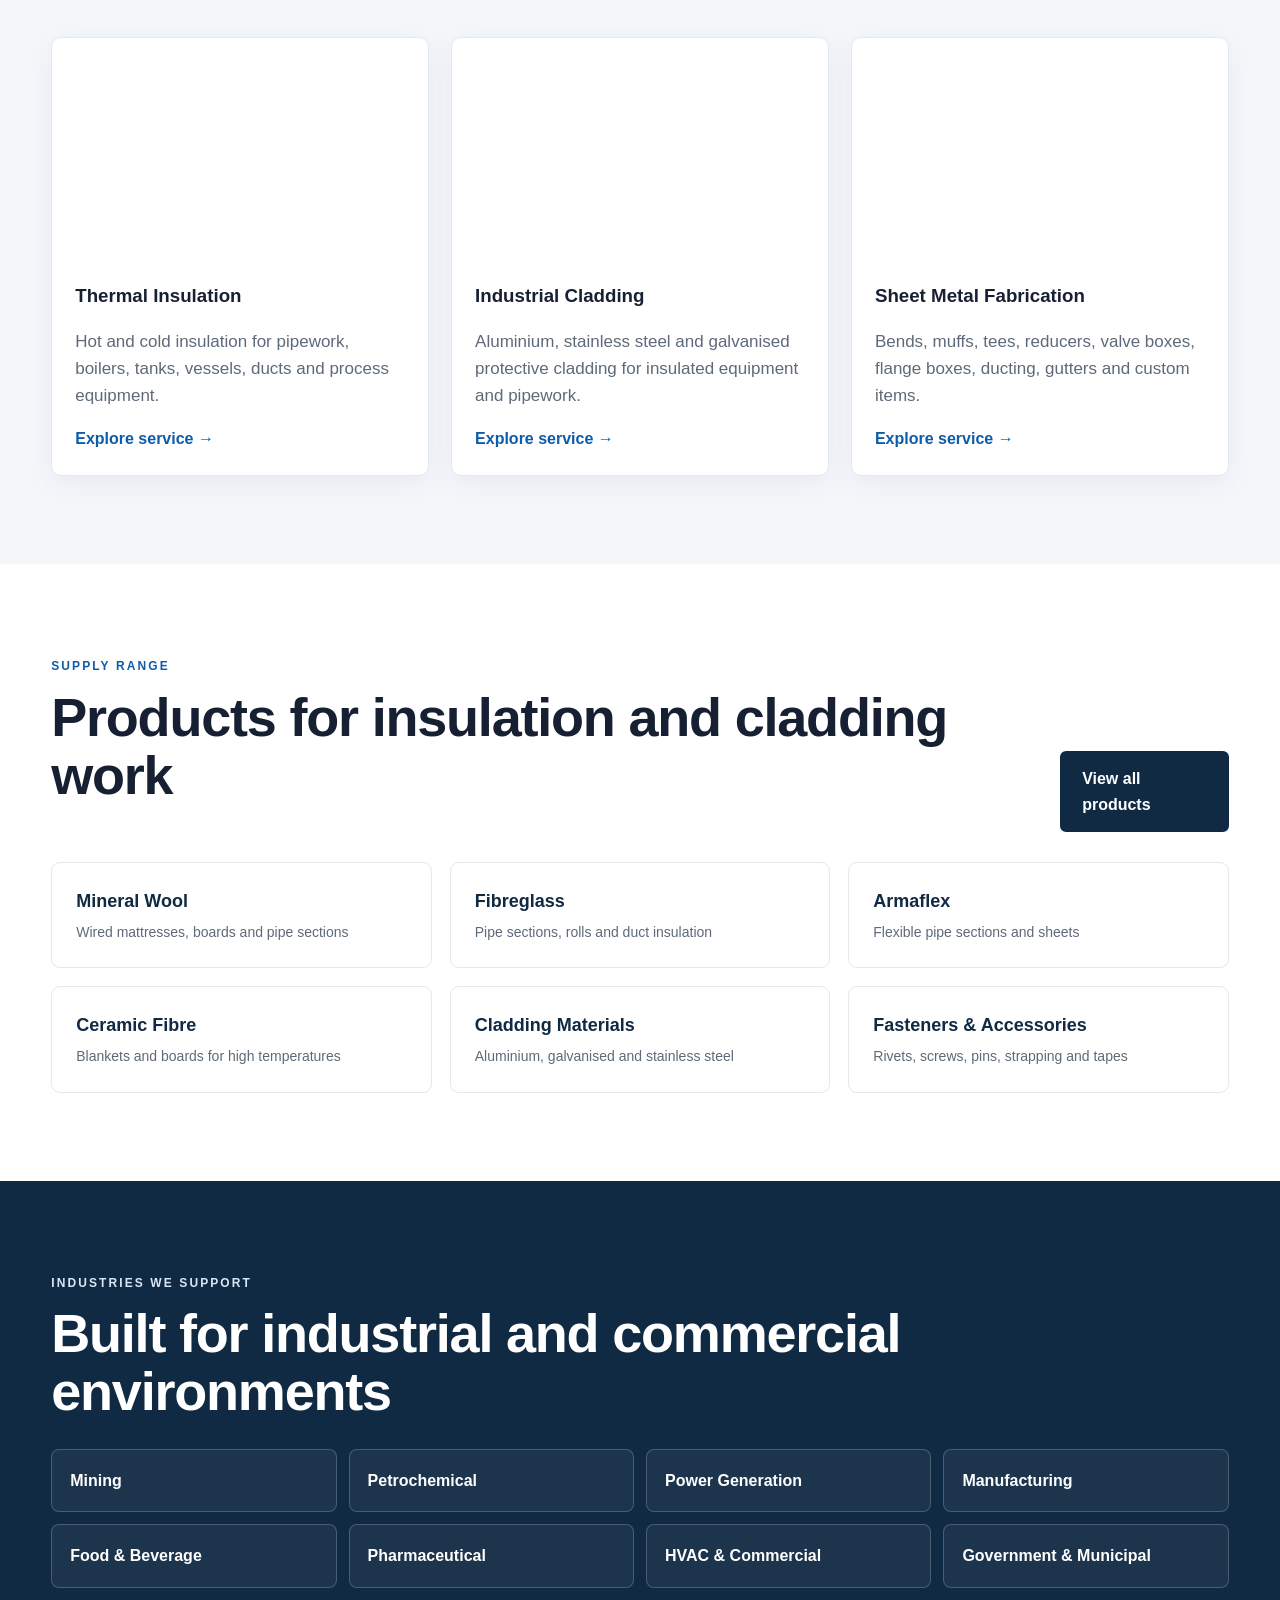
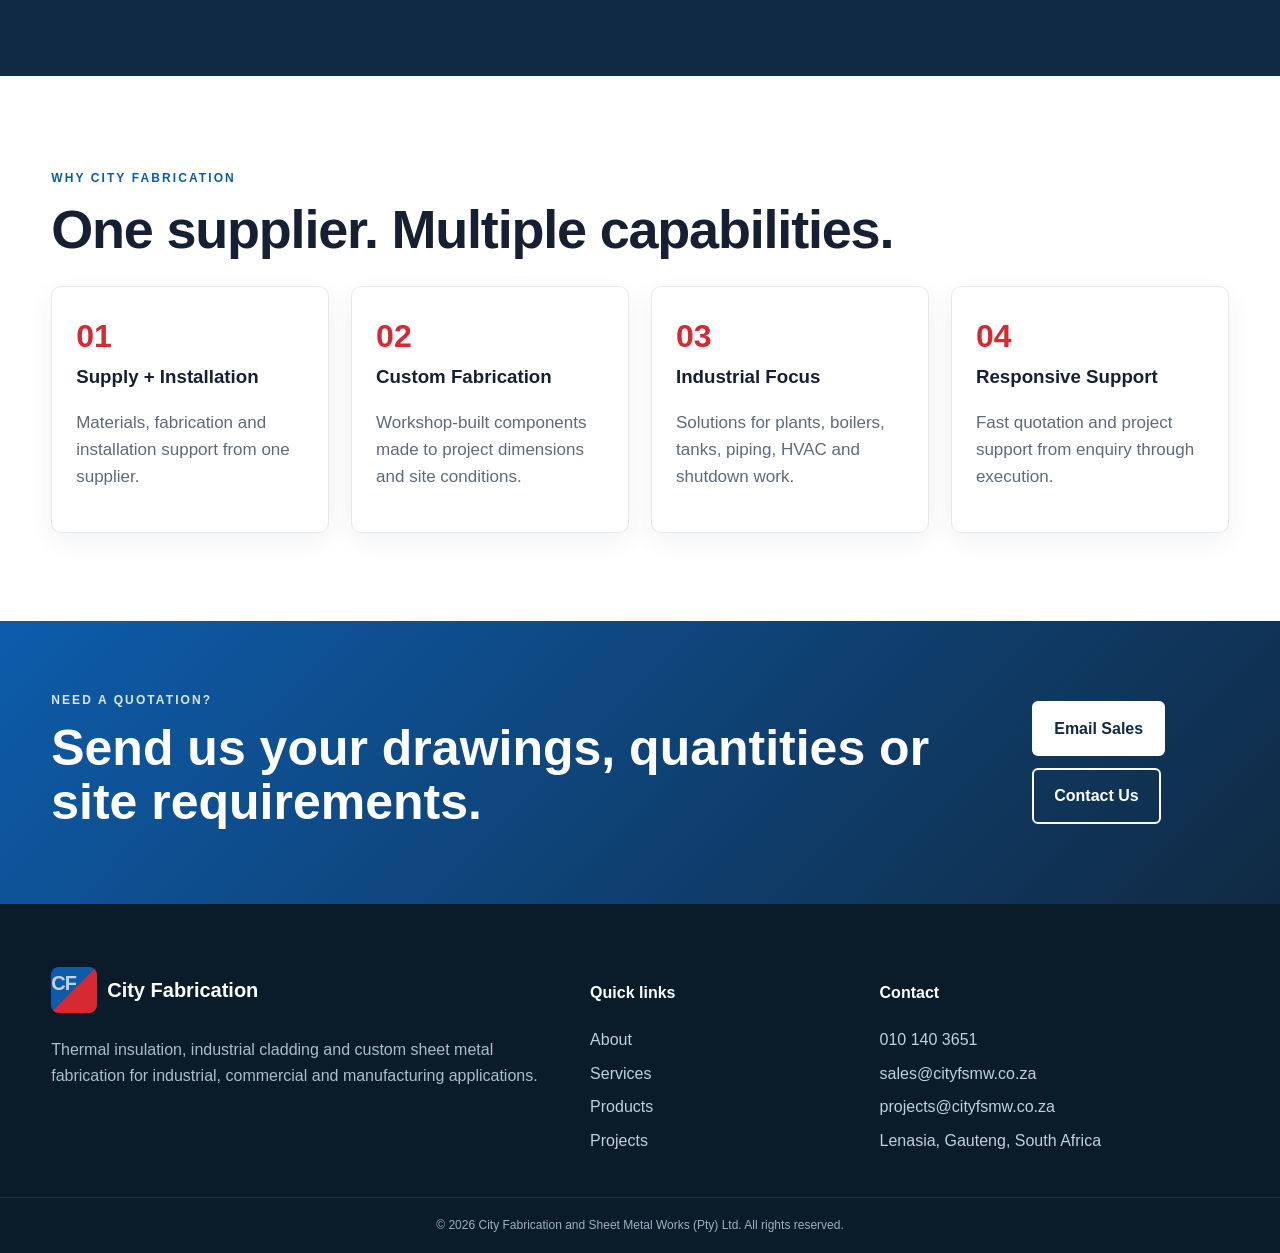
==== commit 2c0a55c4: "Add files via upload" ====
--- a/index.html
+++ b/index.html
@@ -13,7 +13,7 @@
   <div class="container nav-wrap">
     <a class="brand" href="index.html" aria-label="City Fabrication home">
       <span class="brand-mark">CF</span>
-      <span class="brand-text"><strong>City Fabrication</strong><small>&amp; Sheet Metal Works (Pty) Ltd</small></span>
+      <span class="brand-text"><strong>City Fabrication and Sheet Metal Works</strong><small>(Pty) Ltd</small></span>
     </a>
     <button class="menu-btn" aria-label="Open navigation" aria-expanded="false">☰</button>
     <nav class="main-nav">
--- a/style.css
+++ b/style.css
@@ -1,7 +1,7 @@
 
 :root{--navy:#102a43;--blue:#0d5cab;--red:#d62932;--ink:#172033;--muted:#5e6a79;--line:#e3e9ef;--light:#f4f7fa;--white:#fff}
 *{box-sizing:border-box}html{scroll-behavior:smooth}body{margin:0;font-family:Arial,Helvetica,sans-serif;color:var(--ink);background:#fff;line-height:1.6}.container{width:min(1180px,92%);margin:auto}a{color:inherit}
-.site-header{position:sticky;top:0;z-index:100;background:rgba(255,255,255,.97);border-bottom:1px solid var(--line);backdrop-filter:blur(10px)}.nav-wrap{min-height:80px;display:flex;align-items:center;justify-content:space-between;gap:18px}.brand{display:flex;align-items:center;gap:12px;text-decoration:none}.brand-mark{display:grid;place-items:center;width:46px;height:46px;border-radius:8px;background:linear-gradient(135deg,var(--blue) 0 50%,var(--red) 50% 100%);color:#fff;font-weight:900;letter-spacing:-1px}.brand-text strong,.brand-text small{display:block}.brand-text strong{font-size:18px;line-height:1.1}.brand-text small{font-size:11px;color:#657282;margin-top:3px}.main-nav{display:flex;align-items:center;gap:22px}.main-nav>a{font-weight:800;font-size:14px;text-decoration:none;color:#2c3646}.menu-btn{display:none;border:0;background:transparent;font-size:28px}
+.site-header{position:sticky;top:0;z-index:100;background:rgba(255,255,255,.97);border-bottom:1px solid var(--line);backdrop-filter:blur(10px)}.nav-wrap{min-height:80px;display:flex;align-items:center;justify-content:space-between;gap:18px}.brand{display:flex;align-items:center;gap:12px;text-decoration:none}.brand-mark{display:grid;place-items:center;width:46px;height:46px;border-radius:8px;background:linear-gradient(135deg,var(--blue) 0 50%,var(--red) 50% 100%);color:#fff;font-weight:900;letter-spacing:-1px}.brand-text strong,.brand-text small{display:block}.brand-text strong{font-size:16px;line-height:1.15;max-width:330px}.brand-text small{font-size:11px;color:#657282;margin-top:3px}.main-nav{display:flex;align-items:center;gap:22px}.main-nav>a{font-weight:800;font-size:14px;text-decoration:none;color:#2c3646}.menu-btn{display:none;border:0;background:transparent;font-size:28px}
 .btn{display:inline-flex!important;align-items:center;justify-content:center;padding:13px 20px;border-radius:6px;background:var(--red)!important;border:2px solid var(--red);color:#fff!important;text-decoration:none;font-weight:900;transition:.2s}.btn:hover{transform:translateY(-1px);filter:brightness(.96)}.btn-small{padding:10px 14px}.btn-outline{background:transparent!important;border-color:#fff}.btn-dark{background:var(--navy)!important;border-color:var(--navy)}.btn-light{background:#fff!important;border-color:#fff;color:var(--navy)!important}
 .hero,.page-hero{position:relative;color:#fff;background-size:cover;background-position:center;display:flex;align-items:center}.hero{min-height:640px}.page-hero{min-height:470px}.hero-home{background-image:url("https://images.unsplash.com/photo-1504917595217-d4dc5ebe6122?auto=format&fit=crop&w=1800&q=85")}.hero-about{background-image:url("https://images.unsplash.com/photo-1581092160562-40aa08e78837?auto=format&fit=crop&w=1800&q=85")}.hero-services{background-image:url("https://images.unsplash.com/photo-1581094794329-c8112a89af12?auto=format&fit=crop&w=1800&q=85")}.hero-products{background-image:url("https://images.unsplash.com/photo-1586864387967-d02ef85d93e8?auto=format&fit=crop&w=1800&q=85")}.hero-projects{background-image:url("https://images.unsplash.com/photo-1504917595217-d4dc5ebe6122?auto=format&fit=crop&w=1800&q=85")}.hero-contact{background-image:url("https://images.unsplash.com/photo-1497366754035-f200968a6e72?auto=format&fit=crop&w=1800&q=85")}.hero-shade{position:absolute;inset:0;background:linear-gradient(90deg,rgba(8,29,52,.94),rgba(8,29,52,.7) 55%,rgba(8,29,52,.35))}.hero-content{position:relative;z-index:2;padding:70px 0}.eyebrow{text-transform:uppercase;letter-spacing:2.1px;font-size:12px;font-weight:900;color:#d9e7f7}.eyebrow.dark{color:var(--blue)}.hero h1,.page-hero h1{font-size:clamp(44px,7vw,78px);line-height:1.02;letter-spacing:-2px;max-width:880px;margin:16px 0 20px}.hero h1 span{color:#f2b8bc}.hero p,.page-hero p{max-width:750px;font-size:20px;color:#edf3f9}.hero-actions{display:flex;flex-wrap:wrap;gap:14px;margin-top:30px}
 .service-strip{background:var(--navy);color:#fff}.strip-grid{display:grid;grid-template-columns:repeat(4,1fr)}.strip-grid div{padding:26px 22px;border-right:1px solid rgba(255,255,255,.14)}.strip-grid strong,.strip-grid span{display:block}.strip-grid strong{font-size:18px}.strip-grid span{font-size:12px;color:#bed0e3}
@@ -11,4 +11,4 @@
 .contact-layout{align-items:start}.contact-boxes{display:grid;gap:12px;margin-top:28px}.contact-boxes>a,.contact-boxes>div{display:flex;justify-content:space-between;gap:20px;padding:18px;border:1px solid var(--line);border-radius:8px;text-decoration:none}.contact-boxes span{color:var(--muted)}.contact-form{background:var(--light);padding:30px;border-radius:12px;border:1px solid var(--line)}.contact-form h3{font-size:28px;margin-top:0}.contact-form label{display:grid;gap:6px;margin:14px 0;font-weight:800}.contact-form input,.contact-form select,.contact-form textarea{width:100%;padding:12px 13px;border:1px solid #cfd7df;border-radius:6px;font:inherit;background:#fff}.form-note{font-size:12px!important}
 .site-footer{background:#0a1b2a;color:#dce5ed;padding-top:55px}.footer-grid{display:grid;grid-template-columns:2fr 1fr 1.4fr;gap:40px;padding-bottom:35px}.footer-grid h4{color:#fff}.footer-grid a,.footer-grid span{display:block;text-decoration:none;color:#c4d0db;margin:8px 0}.footer-brand{display:flex;align-items:center;gap:10px;color:#fff;font-size:20px}.footer-grid p{max-width:500px;color:#aebdca}.footer-bottom{text-align:center;border-top:1px solid rgba(255,255,255,.1);padding:18px;font-size:12px;color:#9fb0be}
 @media(max-width:900px){.menu-btn{display:block}.main-nav{display:none;position:absolute;top:80px;left:0;right:0;background:#fff;padding:20px 4%;flex-direction:column;align-items:stretch;border-bottom:1px solid var(--line)}body.menu-open .main-nav{display:flex}.strip-grid{grid-template-columns:repeat(2,1fr)}.intro-grid,.service-detail,.contact-layout{grid-template-columns:1fr}.service-detail.reverse>div:first-child,.service-detail.reverse>.detail-photo{order:initial}.card-grid.three,.project-grid{grid-template-columns:1fr 1fr}.card-grid.four,.timeline,.product-catalog{grid-template-columns:1fr 1fr}.mini-product-grid,.industry-grid{grid-template-columns:1fr 1fr}.cta-grid{display:block}.cta-actions{margin-top:24px}.section-heading{display:block}.section-heading .btn{margin-top:10px}}
-@media(max-width:600px){.brand-text small{display:none}.hero{min-height:590px}.page-hero{min-height:400px}.hero h1,.page-hero h1{font-size:44px}.hero p,.page-hero p{font-size:17px}.section{padding:64px 0}.strip-grid,.card-grid.three,.card-grid.four,.timeline,.product-catalog,.project-grid,.mini-product-grid,.industry-grid,.footer-grid{grid-template-columns:1fr}.strip-grid div{border-right:0;border-bottom:1px solid rgba(255,255,255,.12)}.check-list{columns:1}.image-panel,.detail-photo{min-height:300px}.contact-boxes>a,.contact-boxes>div{display:block}.footer-grid{gap:18px}}
+@media(max-width:600px){.brand-text strong{font-size:13px;max-width:210px}.brand-text small{font-size:10px}.hero{min-height:590px}.page-hero{min-height:400px}.hero h1,.page-hero h1{font-size:44px}.hero p,.page-hero p{font-size:17px}.section{padding:64px 0}.strip-grid,.card-grid.three,.card-grid.four,.timeline,.product-catalog,.project-grid,.mini-product-grid,.industry-grid,.footer-grid{grid-template-columns:1fr}.strip-grid div{border-right:0;border-bottom:1px solid rgba(255,255,255,.12)}.check-list{columns:1}.image-panel,.detail-photo{min-height:300px}.contact-boxes>a,.contact-boxes>div{display:block}.footer-grid{gap:18px}}
